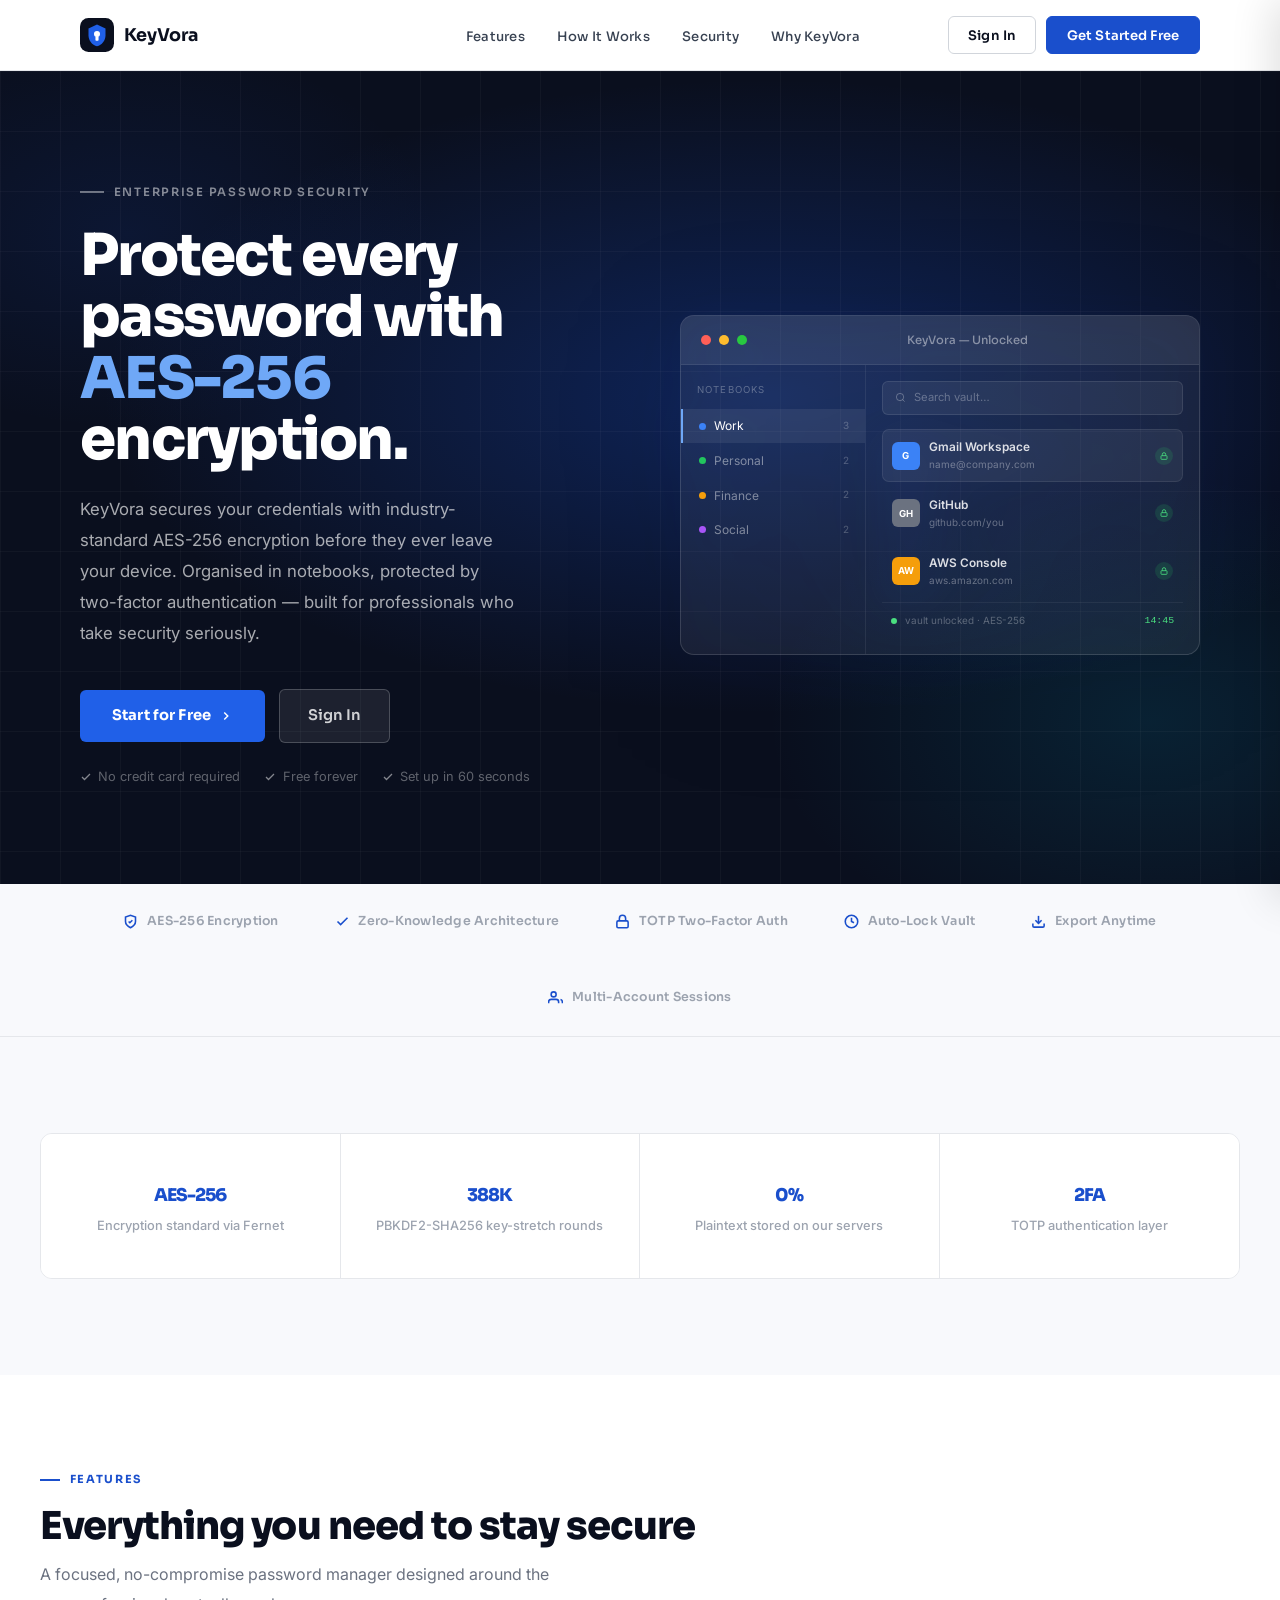
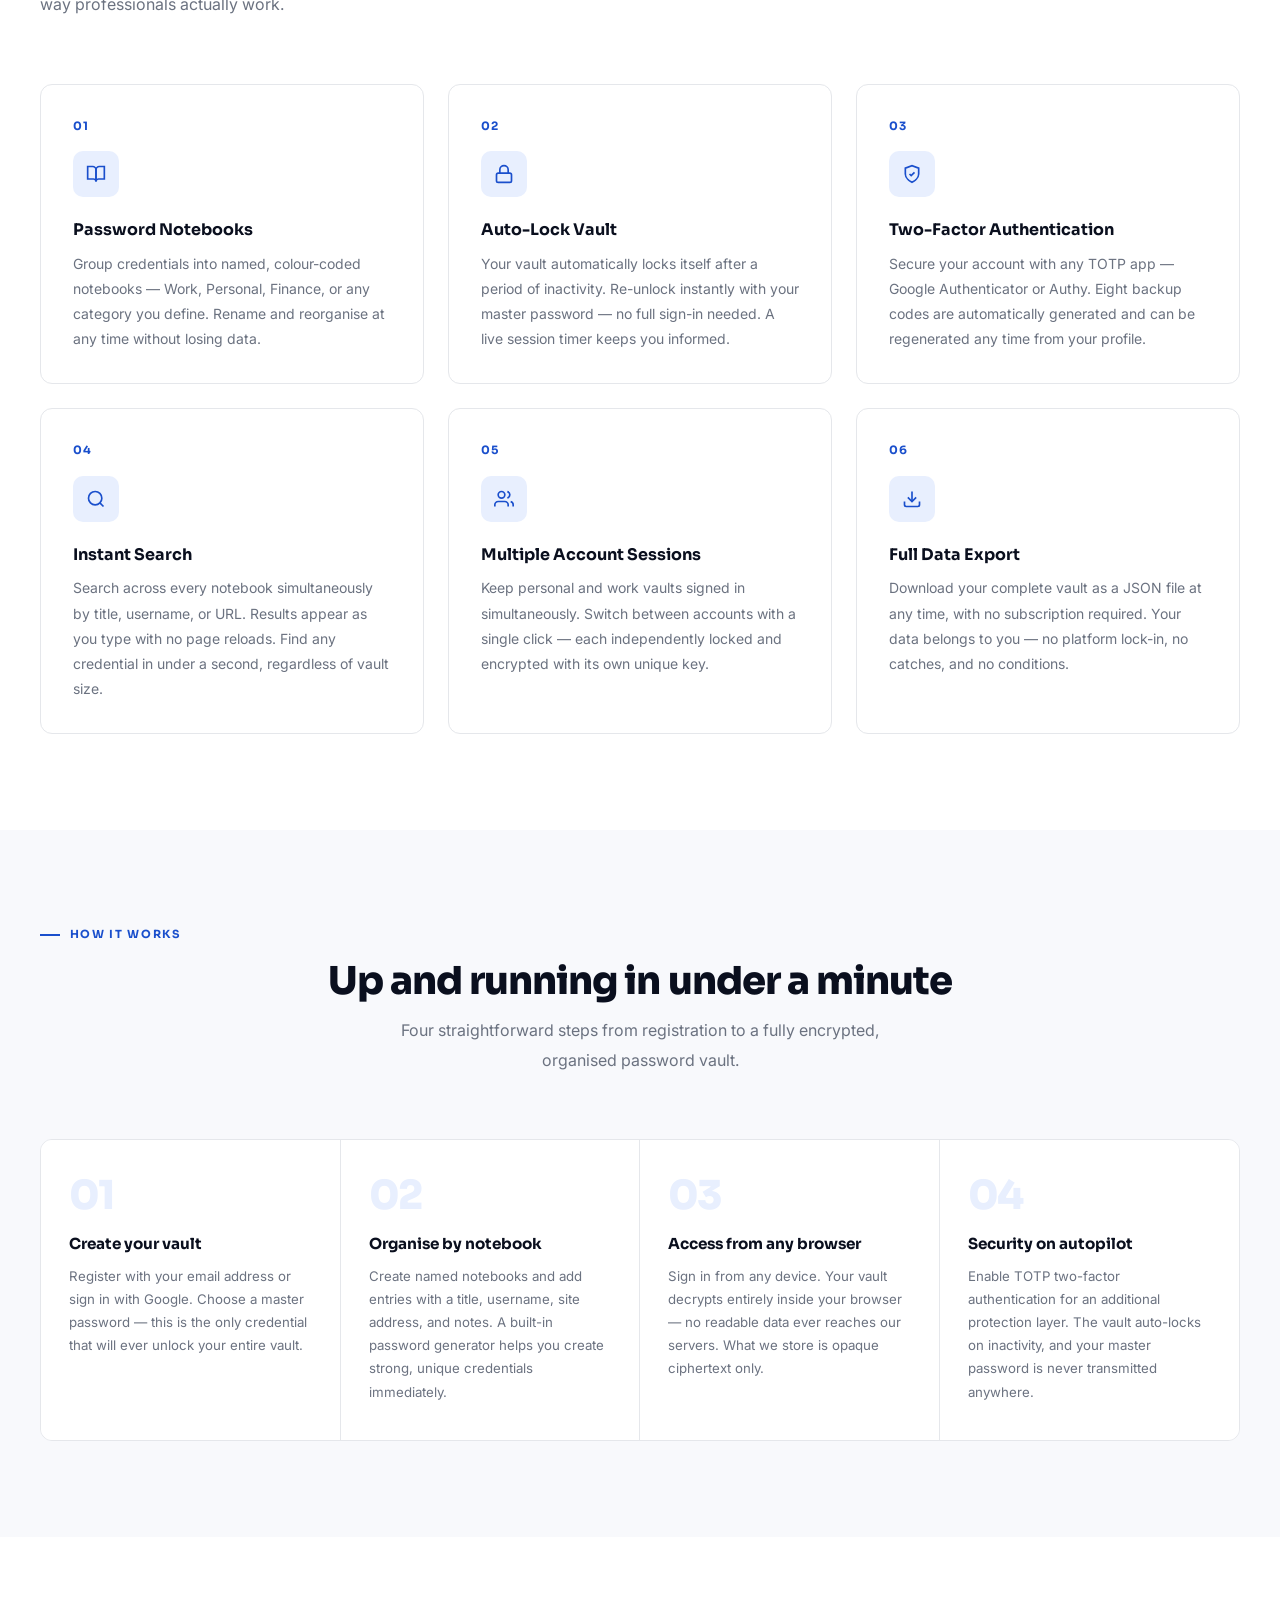
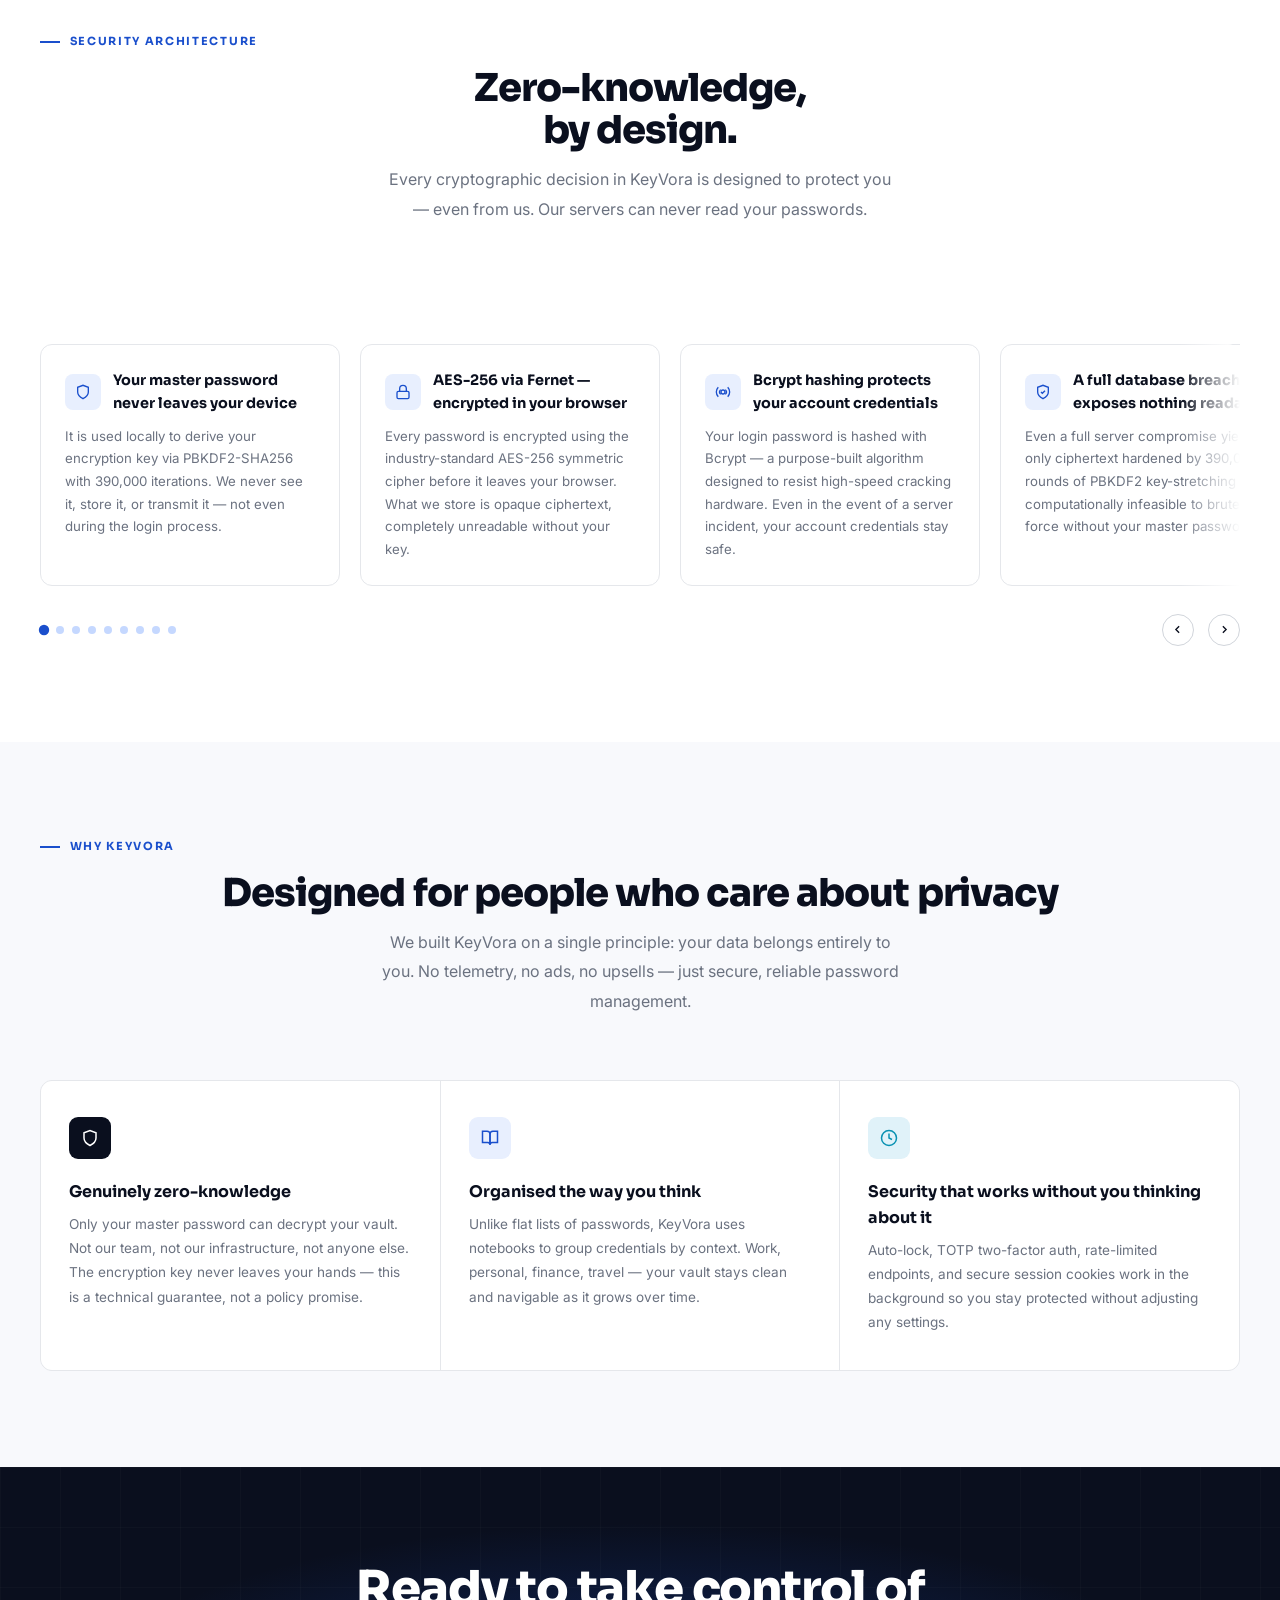
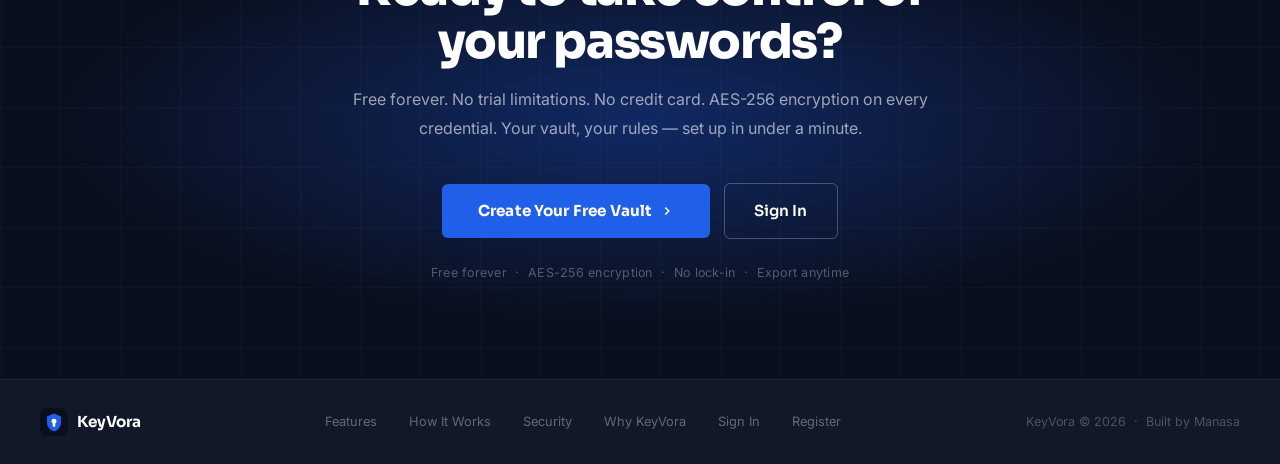
==== templates/index.html @ dde6f6fa "Updated KeyVora UI and features" ====
<!DOCTYPE html>
<html lang="en">
<head>
<meta charset="UTF-8"/>
<meta name="viewport" content="width=device-width, initial-scale=1.0"/>
<title>KeyVora — Enterprise Password Security</title>
<link href="https://fonts.googleapis.com/css2?family=Sora:wght@300;400;500;600;700;800&family=Inter:wght@300;400;500;600&display=swap" rel="stylesheet"/>
<style>
*,*::before,*::after{box-sizing:border-box;margin:0;padding:0}
html{scroll-behavior:smooth}

:root{
  --navy:#0a0f1e;
  --navy-2:#111827;
  --navy-3:#1a2236;
  --navy-4:#1e2d4a;
  --blue:#1a4fcc;
  --blue-2:#2060e8;
  --blue-light:#e8effe;
  --blue-mid:#c5d8ff;
  --teal:#0891b2;
  --teal-light:#e0f2f9;
  --white:#ffffff;
  --off-white:#f8f9fc;
  --text-dark:#0a0f1e;
  --text-med:#374151;
  --text-soft:#6b7280;
  --text-muted:#9ca3af;
  --border:#e5e7eb;
  --border-dark:#d1d5db;
  --font:'Sora',sans-serif;
  --font-body:'Inter',sans-serif;
  --max:1200px;
  --r:6px;
  --r-lg:12px;
}

body{background:var(--white);color:var(--text-dark);font-family:var(--font-body);font-size:16px;line-height:1.6;-webkit-font-smoothing:antialiased;overflow-x:hidden;}
a{text-decoration:none;color:inherit;}
ul{list-style:none;}

/* ══ NAV ══ */
nav{
  position:sticky;top:0;z-index:200;
  background:rgba(255,255,255,0.96);
  backdrop-filter:blur(12px);
  border-bottom:1px solid var(--border);
}
.nav-inner{
  max-width:var(--max);margin:0 auto;
  padding:0 2.5rem;height:70px;
  display:flex;align-items:center;gap:3rem;
}
.logo{display:flex;align-items:center;gap:0.6rem;flex-shrink:0;}
.logo-name{font-family:var(--font);font-size:1.1rem;font-weight:700;color:var(--navy);letter-spacing:-0.01em;}
.nav-links{display:flex;gap:0;margin-left:auto;}
.nav-links a{
  font-family:var(--font);font-size:0.82rem;font-weight:500;
  color:var(--text-med);padding:0.35rem 1rem;
  letter-spacing:0.02em;transition:color 0.15s;
}
.nav-links a:hover{color:var(--blue);}
.nav-cta{display:flex;align-items:center;gap:0.6rem;margin-left:1.5rem;}
.btn-nav-out{
  font-family:var(--font);font-size:0.82rem;font-weight:600;
  color:var(--navy);background:none;
  border:1.5px solid var(--border-dark);
  padding:0.45rem 1.2rem;border-radius:var(--r);
  cursor:pointer;transition:all 0.15s;display:inline-block;
  letter-spacing:0.01em;
}
.btn-nav-out:hover{border-color:var(--navy);}
.btn-nav-fill{
  font-family:var(--font);font-size:0.82rem;font-weight:600;
  color:white;background:var(--blue);
  border:1.5px solid var(--blue);
  padding:0.45rem 1.25rem;border-radius:var(--r);
  cursor:pointer;transition:background 0.15s;display:inline-block;
  letter-spacing:0.01em;
}
.btn-nav-fill:hover{background:var(--blue-2);}

.hamburger{
  display:none;
  flex-direction:column;justify-content:center;align-items:center;
  width:38px;height:38px;border-radius:6px;
  background:none;border:1.5px solid var(--border-dark);
  cursor:pointer;gap:5px;margin-left:auto;flex-shrink:0;
  transition:border-color 0.15s;
}
.hamburger:hover{border-color:var(--navy);}
.hamburger span{
  display:block;width:18px;height:1.5px;background:var(--navy);
  border-radius:2px;transition:transform 0.25s,opacity 0.25s;
}
.hamburger.open span:nth-child(1){transform:translateY(6.5px) rotate(45deg);}
.hamburger.open span:nth-child(2){opacity:0;}
.hamburger.open span:nth-child(3){transform:translateY(-6.5px) rotate(-45deg);}

/* ══ DRAWER ══ */
.drawer-overlay{
  display:none;position:fixed;inset:0;z-index:300;
  background:rgba(10,15,30,0.5);
  opacity:0;transition:opacity 0.3s;
}
.drawer-overlay.open{opacity:1;}
.drawer{
  position:fixed;top:0;right:0;bottom:0;z-index:301;
  width:280px;background:white;
  box-shadow:-8px 0 40px rgba(0,0,0,0.12);
  transform:translateX(100%);
  transition:transform 0.32s cubic-bezier(0.4,0,0.2,1);
  display:flex;flex-direction:column;
}
.drawer.open{transform:translateX(0);}
.drawer-header{
  display:flex;align-items:center;justify-content:space-between;
  padding:1.25rem 1.5rem;border-bottom:1px solid var(--border);
}
.drawer-close{
  width:32px;height:32px;border-radius:6px;
  background:none;border:1.5px solid var(--border-dark);
  cursor:pointer;display:flex;align-items:center;justify-content:center;
  transition:border-color 0.15s;
}
.drawer-close:hover{border-color:var(--navy);}
.drawer-close svg{width:14px;height:14px;color:var(--text-med);}
.drawer-links{
  flex:1;padding:1.5rem;display:flex;flex-direction:column;gap:0.25rem;
  overflow-y:auto;
}
.drawer-links a{
  font-family:var(--font);font-size:0.9rem;font-weight:500;
  color:var(--text-med);padding:0.7rem 0.75rem;
  border-radius:var(--r);transition:background 0.15s,color 0.15s;
  display:block;
}
.drawer-links a:hover{background:var(--blue-light);color:var(--blue);}
.drawer-divider{height:1px;background:var(--border);margin:0.5rem 0;}
.drawer-footer{padding:1.5rem;display:flex;flex-direction:column;gap:0.6rem;border-top:1px solid var(--border);}
.btn-drawer-out{
  font-family:var(--font);font-size:0.88rem;font-weight:600;
  color:var(--navy);background:none;
  border:1.5px solid var(--border-dark);
  padding:0.65rem 1.2rem;border-radius:var(--r);
  cursor:pointer;text-align:center;display:block;
  transition:border-color 0.15s;
}
.btn-drawer-out:hover{border-color:var(--navy);}
.btn-drawer-fill{
  font-family:var(--font);font-size:0.88rem;font-weight:600;
  color:white;background:var(--blue);
  border:1.5px solid var(--blue);
  padding:0.65rem 1.2rem;border-radius:var(--r);
  cursor:pointer;text-align:center;display:block;
  transition:background 0.15s;
}
.btn-drawer-fill:hover{background:var(--blue-2);}

/* ══ HERO ══ */
.hero{
  background:var(--navy);
  position:relative;overflow:hidden;
  min-height:88vh;display:flex;align-items:center;
}
.hero-mesh{
  position:absolute;inset:0;pointer-events:none;
  background:
    radial-gradient(ellipse 80% 60% at 60% 40%, rgba(26,79,204,0.35) 0%, transparent 65%),
    radial-gradient(ellipse 50% 50% at 90% 80%, rgba(8,145,178,0.15) 0%, transparent 60%),
    radial-gradient(ellipse 40% 40% at 10% 20%, rgba(26,79,204,0.12) 0%, transparent 60%);
}
.hero-lines{
  position:absolute;inset:0;pointer-events:none;
  background-image:
    linear-gradient(rgba(255,255,255,0.03) 1px, transparent 1px),
    linear-gradient(90deg, rgba(255,255,255,0.03) 1px, transparent 1px);
  background-size:60px 60px;
}
.hero-inner{
  max-width:var(--max);margin:0 auto;
  padding:7rem 2.5rem 6rem;
  display:grid;grid-template-columns:1fr 1fr;
  gap:5rem;align-items:center;
  position:relative;z-index:1;width:100%;
}
.hero-eyebrow{
  font-family:var(--font);
  font-size:0.72rem;font-weight:600;
  letter-spacing:0.15em;text-transform:uppercase;
  color:rgba(255,255,255,0.5);
  margin-bottom:1.5rem;
  display:flex;align-items:center;gap:0.6rem;
}
.hero-eyebrow::before{
  content:'';width:24px;height:1.5px;
  background:rgba(255,255,255,0.4);flex-shrink:0;
}
.hero-h1{
  font-family:var(--font);
  font-size:clamp(2.6rem,4.5vw,3.8rem);
  font-weight:800;line-height:1.06;
  letter-spacing:-0.03em;
  color:white;margin-bottom:1.5rem;
}
.hero-h1 span{color:#6fa8f7;}
.hero-desc{
  font-size:1.05rem;font-weight:400;
  color:rgba(255,255,255,0.65);
  line-height:1.85;max-width:440px;margin-bottom:2.5rem;
}
.hero-actions{display:flex;align-items:center;gap:0.85rem;flex-wrap:wrap;}
.btn-hero-main{
  font-family:var(--font);font-size:0.92rem;font-weight:700;
  color:white;background:var(--blue-2);
  border:none;padding:0.9rem 2rem;
  border-radius:var(--r);cursor:pointer;
  display:inline-flex;align-items:center;gap:0.5rem;
  transition:background 0.15s,transform 0.15s;
  letter-spacing:0.01em;
}
.btn-hero-main:hover{background:#1a56d6;transform:translateY(-1px);}
.btn-hero-main svg{width:14px;height:14px;}
.btn-hero-ghost{
  font-family:var(--font);font-size:0.92rem;font-weight:600;
  color:rgba(255,255,255,0.8);background:rgba(255,255,255,0.08);
  border:1.5px solid rgba(255,255,255,0.2);
  padding:0.9rem 1.75rem;border-radius:var(--r);
  cursor:pointer;display:inline-block;transition:all 0.15s;
}
.btn-hero-ghost:hover{background:rgba(255,255,255,0.12);border-color:rgba(255,255,255,0.35);}
.hero-caption{
  margin-top:1.5rem;
  font-size:0.8rem;color:rgba(255,255,255,0.35);
  display:flex;align-items:center;gap:1.5rem;flex-wrap:wrap;
}
.hero-caption span{display:flex;align-items:center;gap:0.4rem;}
.hero-caption svg{width:12px;height:12px;color:rgba(255,255,255,0.5);}

/* vault card */
.hero-visual{position:relative;}
.vault-float{
  position:relative;
  animation:vaultFloat 6s ease-in-out infinite;
  filter:drop-shadow(0 32px 64px rgba(0,0,0,0.55)) drop-shadow(0 8px 24px rgba(26,79,204,0.3));
}
@keyframes vaultFloat{
  0%,100%{transform:translateY(0) rotate(0deg);}
  30%{transform:translateY(-10px) rotate(0.4deg);}
  60%{transform:translateY(-6px) rotate(-0.3deg);}
}
.vault-preview{
  background:rgba(255,255,255,0.06);
  border:1px solid rgba(255,255,255,0.14);
  border-radius:14px;overflow:hidden;backdrop-filter:blur(20px);
}
.vp-header{
  background:rgba(255,255,255,0.07);
  padding:0.9rem 1.25rem;
  display:flex;align-items:center;gap:0.5rem;
  border-bottom:1px solid rgba(255,255,255,0.08);
}
.vp-dot{width:10px;height:10px;border-radius:50%;}
.vp-dot-r{background:#ff5f57;}.vp-dot-y{background:#febc2e;}.vp-dot-g{background:#28c840;}
.vp-title{font-family:var(--font);font-size:0.72rem;font-weight:500;color:rgba(255,255,255,0.45);margin:0 auto;}
.vp-body{display:grid;grid-template-columns:185px 1fr;}
.vp-sidebar{border-right:1px solid rgba(255,255,255,0.07);padding:1.1rem 0;}
.vp-nb-heading{font-size:0.6rem;letter-spacing:0.12em;text-transform:uppercase;color:rgba(255,255,255,0.3);padding:0 1rem 0.7rem;}
.vp-nb{
  display:flex;align-items:center;gap:0.5rem;
  padding:0.48rem 1rem;font-size:0.75rem;
  color:rgba(255,255,255,0.45);cursor:pointer;
  border-left:2px solid transparent;
  transition:background 0.2s,color 0.2s,border-color 0.2s;
}
.vp-nb.active{color:white;background:rgba(255,255,255,0.07);border-left-color:#6fa8f7;}
.vp-nb-dot{width:7px;height:7px;border-radius:50%;flex-shrink:0;}
.vp-nb-ct{margin-left:auto;font-size:0.62rem;color:rgba(255,255,255,0.25);}
.vp-main{padding:1rem;}
.vp-search{
  display:flex;align-items:center;gap:0.5rem;
  background:rgba(255,255,255,0.06);
  border:1px solid rgba(255,255,255,0.1);
  border-radius:6px;padding:0.45rem 0.75rem;margin-bottom:0.9rem;
}
.vp-search svg{width:11px;height:11px;color:rgba(255,255,255,0.3);}
.vp-search span{font-size:0.7rem;color:rgba(255,255,255,0.3);}
.vp-pane{display:none;}
.vp-pane.active{display:block;}
.vp-entry{
  display:flex;align-items:center;gap:0.6rem;
  padding:0.5rem 0.55rem;border-radius:7px;
  margin-bottom:0.3rem;cursor:pointer;
  border:1px solid transparent;
  transition:background 0.15s,transform 0.15s,border-color 0.15s;
}
.vp-entry:hover{background:rgba(255,255,255,0.06);border-color:rgba(255,255,255,0.08);transform:translateX(2px);}
.vp-entry.hl{background:rgba(255,255,255,0.06);border-color:rgba(255,255,255,0.08);}
.vp-av{width:28px;height:28px;border-radius:6px;flex-shrink:0;display:flex;align-items:center;justify-content:center;font-size:0.6rem;font-weight:700;color:white;}
.av-g{background:#3b82f6;}.av-gh{background:#6b7280;}.av-aw{background:#f59e0b;}
.av-tw{background:#1da1f2;}.av-sp{background:#1db954;}.av-nt{background:#e53935;}
.av-am{background:#ff9900;}.av-pp{background:#003087;}
.vp-ei{flex:1;min-width:0;}
.vp-en{font-size:0.74rem;font-weight:600;color:rgba(255,255,255,0.85);}
.vp-eu{font-size:0.62rem;color:rgba(255,255,255,0.35);overflow:hidden;text-overflow:ellipsis;white-space:nowrap;}
.vp-lk{width:18px;height:18px;border-radius:50%;background:rgba(34,197,94,0.15);display:flex;align-items:center;justify-content:center;flex-shrink:0;}
.vp-lk svg{width:8px;height:8px;color:#4ade80;}
.vp-foot{
  display:flex;align-items:center;gap:0.5rem;
  padding:0.6rem 0.55rem;
  border-top:1px solid rgba(255,255,255,0.06);margin-top:0.2rem;
}
.vp-pulse{width:6px;height:6px;border-radius:50%;background:#4ade80;animation:pulse 2.5s infinite;}
@keyframes pulse{0%,100%{opacity:1;}50%{opacity:0.4;}}
.vp-ft{font-size:0.62rem;color:rgba(255,255,255,0.3);}
.vp-timer{margin-left:auto;font-size:0.62rem;color:#4ade80;font-family:monospace;}

/* ══ TRUST STRIP ══ */
.trust-section{
  background:var(--off-white);border-bottom:1px solid var(--border);padding:1.75rem 2.5rem;
}
.trust-inner{max-width:var(--max);margin:0 auto;display:flex;align-items:center;justify-content:center;gap:3.5rem;flex-wrap:wrap;}
.trust-item{display:flex;align-items:center;gap:0.55rem;font-family:var(--font);font-size:0.78rem;font-weight:600;color:var(--text-muted);letter-spacing:0.02em;}
.trust-item svg{width:15px;height:15px;color:var(--blue);}

/* ══ SHARED SECTION ══ */
.section{padding:6rem 2.5rem;}
.section-light{background:var(--white);}
.section-off{background:var(--off-white);}
.wrap{max-width:var(--max);margin:0 auto;}
.eyebrow{
  font-family:var(--font);font-size:0.7rem;font-weight:700;
  letter-spacing:0.15em;text-transform:uppercase;
  color:var(--blue);margin-bottom:1rem;
  display:flex;align-items:center;gap:0.6rem;
}
.eyebrow::before{content:'';width:20px;height:2px;background:var(--blue);flex-shrink:0;}
.section-h2{
  font-family:var(--font);
  font-size:clamp(1.9rem,3vw,2.75rem);
  font-weight:800;line-height:1.1;
  letter-spacing:-0.025em;color:var(--text-dark);margin-bottom:0.85rem;
}
.section-sub{font-size:1rem;font-weight:400;color:var(--text-soft);line-height:1.85;max-width:520px;}
.section-header{margin-bottom:4rem;}
.section-header.center{text-align:center;}
.section-header.center .section-sub{margin:0 auto;}

/* ══ STATS ══ */
.stats-grid{
  display:grid;grid-template-columns:repeat(4,1fr);
  border:1px solid var(--border);border-radius:var(--r-lg);overflow:hidden;
}
.stat-cell{padding:2.5rem 2rem;text-align:center;border-right:1px solid var(--border);background:white;}
.stat-cell:last-child{border-right:none;}
.stat-val{
  font-family:var(--font);font-size:2rem;font-weight:800;
  color:var(--navy);letter-spacing:-0.03em;
  display:block;line-height:1;margin-bottom:0.4rem;
}
.stat-val span{font-size:1.1rem;color:var(--blue);}
.stat-lbl{font-size:0.8rem;color:var(--text-muted);font-weight:500;}

/* ══ FEATURES ══ */
.features-grid{display:grid;grid-template-columns:repeat(3,1fr);gap:1.5rem;}
.feat{
  background:white;border:1px solid var(--border);
  border-radius:var(--r-lg);padding:2rem;
  transition:border-color 0.25s,box-shadow 0.25s,transform 0.25s;cursor:default;
}
.feat:hover{border-color:#c5d8ff;box-shadow:0 12px 40px rgba(26,79,204,0.1);transform:translateY(-5px);}
.feat-num{font-family:var(--font);font-size:0.72rem;font-weight:700;letter-spacing:0.1em;color:var(--blue);margin-bottom:1rem;}
.feat-icon{
  width:46px;height:46px;border-radius:10px;background:var(--blue-light);
  display:flex;align-items:center;justify-content:center;margin-bottom:1.25rem;transition:background 0.25s;
}
.feat:hover .feat-icon{background:var(--blue-mid);}
.feat-icon svg{width:20px;height:20px;color:var(--blue);}
.feat-title{font-family:var(--font);font-size:1rem;font-weight:700;color:var(--navy);margin-bottom:0.5rem;}
.feat-desc{font-size:0.875rem;color:var(--text-soft);line-height:1.8;}

/* ══ HOW IT WORKS ══ */
.how-grid{
  display:grid;grid-template-columns:repeat(4,1fr);
  border:1px solid var(--border);border-radius:var(--r-lg);overflow:hidden;
}
.how-step{
  padding:2.25rem 1.75rem;border-right:1px solid var(--border);background:white;
  transition:background 0.2s,transform 0.2s,box-shadow 0.2s;cursor:default;
}
.how-step:last-child{border-right:none;}
.how-step:hover{background:var(--blue-light);transform:translateY(-3px);box-shadow:0 8px 24px rgba(26,79,204,0.09);}
.how-step-num{
  font-family:var(--font);font-size:2.5rem;font-weight:800;
  color:#e8effe;letter-spacing:-0.04em;
  display:block;line-height:1;margin-bottom:1rem;transition:color 0.2s;
}
.how-step:hover .how-step-num{color:#c5d8ff;}
.how-step-title{font-family:var(--font);font-size:0.95rem;font-weight:700;color:var(--navy);margin-bottom:0.5rem;}
.how-step-desc{font-size:0.83rem;color:var(--text-soft);line-height:1.75;}

/* ══ SECURITY — centered, full-width carousel ══ */
.security-layout{display:flex;flex-direction:column;gap:3.5rem;}

/* horizontal scroll carousel */
.promises-scroll-wrap{position:relative;}
.promises-scroll-wrap::after{
  content:'';
  position:absolute;right:0;top:0;bottom:0;width:60px;
  background:linear-gradient(to right, transparent, var(--white));
  pointer-events:none;border-radius:0 var(--r-lg) var(--r-lg) 0;
}
.promises{
  display:flex;flex-direction:row;gap:1.25rem;
  overflow-x:auto;scroll-snap-type:x mandatory;
  -webkit-overflow-scrolling:touch;
  padding-bottom:0.75rem;
  scrollbar-width:thin;scrollbar-color:var(--blue-mid) transparent;
}
.promises::-webkit-scrollbar{height:4px;}
.promises::-webkit-scrollbar-track{background:transparent;}
.promises::-webkit-scrollbar-thumb{background:var(--blue-mid);border-radius:4px;}
.promise-card{
  background:white;border:1px solid var(--border);
  border-radius:var(--r-lg);padding:1.5rem;
  min-width:300px;max-width:300px;
  flex-shrink:0;scroll-snap-align:start;
  transition:border-color 0.2s,transform 0.2s,box-shadow 0.2s;
}
.promise-card:hover{border-color:#c5d8ff;transform:translateY(-3px);box-shadow:0 8px 28px rgba(26,79,204,0.09);}
.pc-head{display:flex;align-items:center;gap:0.75rem;margin-bottom:0.6rem;}
.pc-icon{
  width:36px;height:36px;border-radius:8px;background:var(--blue-light);
  display:flex;align-items:center;justify-content:center;flex-shrink:0;transition:background 0.2s;
}
.promise-card:hover .pc-icon{background:var(--blue-mid);}
.pc-icon svg{width:16px;height:16px;color:var(--blue);}
.pc-title{font-family:var(--font);font-size:0.9rem;font-weight:700;color:var(--navy);}
.pc-desc{font-size:0.83rem;color:var(--text-soft);line-height:1.7;}

.promises-nav{display:flex;align-items:center;gap:0.5rem;margin-top:1rem;}
.promises-dot{
  width:8px;height:8px;border-radius:50%;background:var(--blue-mid);
  cursor:pointer;transition:background 0.2s,transform 0.2s;border:none;padding:0;
}
.promises-dot.active{background:var(--blue);transform:scale(1.3);}
.promises-arrow{
  width:32px;height:32px;border-radius:50%;
  background:white;border:1.5px solid var(--border-dark);
  display:flex;align-items:center;justify-content:center;
  cursor:pointer;transition:border-color 0.15s,background 0.15s;margin-left:auto;
}
.promises-arrow:last-child{margin-left:0.4rem;}
.promises-arrow:hover{border-color:var(--blue);background:var(--blue-light);}
.promises-arrow svg{width:13px;height:13px;color:var(--navy);}

/* ══ WHY SECTION ══ */
.why-grid{display:grid;grid-template-columns:repeat(3,1fr);gap:1px;background:var(--border);border:1px solid var(--border);border-radius:var(--r-lg);overflow:hidden;}
.why-card{background:white;padding:2.25rem 1.75rem;transition:background 0.2s,transform 0.2s;}
.why-card:hover{background:var(--blue-light);transform:translateY(-3px);z-index:1;position:relative;box-shadow:0 8px 28px rgba(26,79,204,0.09);}
.wc-icon{width:42px;height:42px;border-radius:9px;display:flex;align-items:center;justify-content:center;margin-bottom:1.25rem;transition:background 0.2s;}
.wci-navy{background:var(--navy);}
.wci-navy svg{color:white;}
.wci-blue{background:var(--blue-light);}
.wci-blue svg{color:var(--blue);}
.wci-teal{background:var(--teal-light);}
.wci-teal svg{color:var(--teal);}
.wc-icon svg{width:18px;height:18px;}
.why-card:hover .wci-blue{background:white;}
.why-title{font-family:var(--font);font-size:1rem;font-weight:700;color:var(--navy);margin-bottom:0.45rem;}
.why-desc{font-size:0.85rem;color:var(--text-soft);line-height:1.78;}

/* ══ CTA ══ */
.cta-section{background:var(--navy);padding:6rem 2.5rem;text-align:center;position:relative;overflow:hidden;}
.cta-bg-mesh{position:absolute;inset:0;pointer-events:none;background:radial-gradient(ellipse 70% 60% at 50% 50%, rgba(26,79,204,0.4) 0%, transparent 65%);}
.cta-bg-lines{
  position:absolute;inset:0;pointer-events:none;
  background-image:linear-gradient(rgba(255,255,255,0.02) 1px, transparent 1px),linear-gradient(90deg, rgba(255,255,255,0.02) 1px, transparent 1px);
  background-size:60px 60px;
}
.cta-inner{max-width:640px;margin:0 auto;position:relative;z-index:1;}
.cta-h{font-family:var(--font);font-size:clamp(2rem,4vw,3rem);font-weight:800;line-height:1.1;letter-spacing:-0.025em;color:white;margin-bottom:1rem;}
.cta-sub{font-size:1rem;color:rgba(255,255,255,0.6);line-height:1.8;margin-bottom:2.5rem;}
.cta-btns{display:flex;align-items:center;justify-content:center;gap:0.85rem;flex-wrap:wrap;}
.btn-cta-main{
  font-family:var(--font);font-size:0.95rem;font-weight:700;
  color:white;background:var(--blue-2);border:none;
  padding:0.95rem 2.25rem;border-radius:var(--r);
  cursor:pointer;display:inline-flex;align-items:center;gap:0.5rem;
  transition:background 0.15s,transform 0.15s;letter-spacing:0.01em;
}
.btn-cta-main:hover{background:#1a56d6;transform:translateY(-1px);}
.btn-cta-out{
  font-family:var(--font);font-size:0.95rem;font-weight:600;
  color:white;background:none;
  border:1.5px solid rgba(255,255,255,0.25);
  padding:0.95rem 1.85rem;border-radius:var(--r);
  cursor:pointer;display:inline-block;transition:border-color 0.15s;
}
.btn-cta-out:hover{border-color:rgba(255,255,255,0.5);}
.cta-note{margin-top:1.5rem;font-size:0.78rem;color:rgba(255,255,255,0.3);letter-spacing:0.02em;}

/* ══ FOOTER ══ */
footer{background:var(--navy-2);border-top:1px solid rgba(255,255,255,0.06);padding:1.75rem 2.5rem;}
.foot-wrap{max-width:var(--max);margin:0 auto;display:flex;align-items:center;justify-content:space-between;flex-wrap:wrap;gap:1rem;}
.foot-logo{display:flex;align-items:center;gap:0.55rem;}
.foot-logo-name{font-family:var(--font);font-size:0.95rem;font-weight:700;color:white;}
.foot-links{display:flex;gap:2rem;}
.foot-links a{font-size:0.8rem;color:rgba(255,255,255,0.35);transition:color 0.15s;}
.foot-links a:hover{color:rgba(255,255,255,0.7);}
.foot-copy{font-size:0.78rem;color:rgba(255,255,255,0.25);}

/* ══ REVEAL ══ */
.reveal{opacity:0;transform:translateY(18px);transition:opacity 0.65s ease,transform 0.65s ease;}
.reveal.in{opacity:1;transform:none;}
.d1{transition-delay:.08s}.d2{transition-delay:.16s}.d3{transition-delay:.24s}
.d4{transition-delay:.32s}.d5{transition-delay:.4s}.d6{transition-delay:.48s}

/* ══ RESPONSIVE ══ */
@media(max-width:1024px){
  .features-grid{grid-template-columns:repeat(2,1fr);}
  .stats-grid{grid-template-columns:repeat(2,1fr);}
  .promise-card{min-width:270px;max-width:270px;}
}
@media(max-width:860px){
  .hero-inner{grid-template-columns:1fr;gap:3rem;padding:5rem 1.75rem 4rem;}
  .how-grid{grid-template-columns:repeat(2,1fr);}
  .why-grid{grid-template-columns:1fr 1fr;}
  .nav-links,.nav-cta{display:none;}
  .hamburger{display:flex;}
  .nav-inner{padding:0 1.5rem;}
}
@media(max-width:640px){
  .features-grid{grid-template-columns:1fr;}
  .how-grid{grid-template-columns:1fr;}
  .why-grid{grid-template-columns:1fr;}
  .stats-grid{grid-template-columns:1fr 1fr;}
  .hero-h1{font-size:2.2rem;}
  .section{padding:4rem 1.5rem;}
  .vp-body{grid-template-columns:155px 1fr;}
}
@media(max-width:400px){
  .vp-body{grid-template-columns:1fr;}
  .vp-sidebar{display:none;}
}
</style>
</head>
<body>

<!-- ══ NAV ══ -->
<nav>
  <div class="nav-inner">
    <a href="/" class="logo">
      <svg width="34" height="34" viewBox="0 0 36 36" fill="none" xmlns="http://www.w3.org/2000/svg">
        <rect width="36" height="36" rx="9" fill="#0a0f1e"/>
        <path d="M18 7L9 11v7.5c0 5.25 3.8 10.15 9 11.5 5.2-1.35 9-6.25 9-11.5V11L18 7z" fill="#2060e8"/>
        <circle cx="18" cy="17" r="3.2" fill="white"/>
        <rect x="16.35" y="19.2" width="3.3" height="4.8" rx="0.8" fill="white"/>
      </svg>
      <span class="logo-name">KeyVora</span>
    </a>
    <ul class="nav-links">
      <li><a href="#features">Features</a></li>
      <li><a href="#how-it-works">How It Works</a></li>
      <li><a href="#security">Security</a></li>
      <li><a href="#why">Why KeyVora</a></li>
    </ul>
    <div class="nav-cta">
      <a href="/login" class="btn-nav-out">Sign In</a>
      <a href="/register" class="btn-nav-fill">Get Started Free</a>
    </div>
    <button class="hamburger" id="hamburger" aria-label="Open menu">
      <span></span><span></span><span></span>
    </button>
  </div>
</nav>

<!-- ══ DRAWER ══ -->
<div class="drawer-overlay" id="drawerOverlay"></div>
<div class="drawer" id="drawer" role="dialog" aria-label="Navigation menu">
  <div class="drawer-header">
    <a href="/" class="logo">
      <svg width="28" height="28" viewBox="0 0 36 36" fill="none" xmlns="http://www.w3.org/2000/svg">
        <rect width="36" height="36" rx="9" fill="#0a0f1e"/>
        <path d="M18 7L9 11v7.5c0 5.25 3.8 10.15 9 11.5 5.2-1.35 9-6.25 9-11.5V11L18 7z" fill="#2060e8"/>
        <circle cx="18" cy="17" r="3.2" fill="white"/>
        <rect x="16.35" y="19.2" width="3.3" height="4.8" rx="0.8" fill="white"/>
      </svg>
      <span class="logo-name" style="font-size:0.95rem;">KeyVora</span>
    </a>
    <button class="drawer-close" id="drawerClose" aria-label="Close menu">
      <svg viewBox="0 0 24 24" fill="none" stroke="currentColor" stroke-width="2.5"><line x1="18" y1="6" x2="6" y2="18"/><line x1="6" y1="6" x2="18" y2="18"/></svg>
    </button>
  </div>
  <div class="drawer-links">
    <a href="#features">Features</a>
    <a href="#how-it-works">How It Works</a>
    <a href="#security">Security</a>
    <a href="#why">Why KeyVora</a>
    <div class="drawer-divider"></div>
  </div>
  <div class="drawer-footer">
    <a href="/login" class="btn-drawer-out">Sign In</a>
    <a href="/register" class="btn-drawer-fill">Get Started Free</a>
  </div>
</div>

<!-- ══ HERO ══ -->
<section class="hero">
  <div class="hero-mesh"></div>
  <div class="hero-lines"></div>
  <div class="hero-inner">
    <div>
      <div class="hero-eyebrow">Enterprise Password Security</div>
      <h1 class="hero-h1">
        Protect every<br>password with<br>
        <span>AES-256</span><br>encryption.
      </h1>
      <p class="hero-desc">
        KeyVora secures your credentials with industry-standard AES-256 encryption before they ever leave your device. Organised in notebooks, protected by two-factor authentication — built for professionals who take security seriously.
      </p>
      <div class="hero-actions">
        <a href="/register" class="btn-hero-main">
          Start for Free
          <svg viewBox="0 0 24 24" fill="none" stroke="currentColor" stroke-width="2.5"><polyline points="9 18 15 12 9 6"/></svg>
        </a>
        <a href="/login" class="btn-hero-ghost">Sign In</a>
      </div>
      <div class="hero-caption">
        <span>
          <svg viewBox="0 0 24 24" fill="none" stroke="currentColor" stroke-width="2.5"><polyline points="20 6 9 17 4 12"/></svg>
          No credit card required
        </span>
        <span>
          <svg viewBox="0 0 24 24" fill="none" stroke="currentColor" stroke-width="2.5"><polyline points="20 6 9 17 4 12"/></svg>
          Free forever
        </span>
        <span>
          <svg viewBox="0 0 24 24" fill="none" stroke="currentColor" stroke-width="2.5"><polyline points="20 6 9 17 4 12"/></svg>
          Set up in 60 seconds
        </span>
      </div>
    </div>

    <!-- Floating vault card -->
    <div class="hero-visual">
      <div class="vault-float">
        <div class="vault-preview">
          <div class="vp-header">
            <div class="vp-dot vp-dot-r"></div>
            <div class="vp-dot vp-dot-y"></div>
            <div class="vp-dot vp-dot-g"></div>
            <span class="vp-title">KeyVora — Unlocked</span>
          </div>
          <div class="vp-body">
            <div class="vp-sidebar">
              <div class="vp-nb-heading">Notebooks</div>
              <div class="vp-nb active" data-nb="work">
                <span class="vp-nb-dot" style="background:#3b82f6;"></span>Work
                <span class="vp-nb-ct">3</span>
              </div>
              <div class="vp-nb" data-nb="personal">
                <span class="vp-nb-dot" style="background:#22c55e;"></span>Personal
                <span class="vp-nb-ct">2</span>
              </div>
              <div class="vp-nb" data-nb="finance">
                <span class="vp-nb-dot" style="background:#f59e0b;"></span>Finance
                <span class="vp-nb-ct">2</span>
              </div>
              <div class="vp-nb" data-nb="social">
                <span class="vp-nb-dot" style="background:#a855f7;"></span>Social
                <span class="vp-nb-ct">2</span>
              </div>
            </div>
            <div class="vp-main">
              <div class="vp-search">
                <svg viewBox="0 0 24 24" fill="none" stroke="currentColor" stroke-width="2"><circle cx="11" cy="11" r="8"/><line x1="21" y1="21" x2="16.65" y2="16.65"/></svg>
                <span>Search vault…</span>
              </div>
              <!-- Work pane -->
              <div class="vp-pane active" id="pane-work">
                <div class="vp-entry hl">
                  <div class="vp-av av-g">G</div>
                  <div class="vp-ei"><div class="vp-en">Gmail Workspace</div><div class="vp-eu">name@company.com</div></div>
                  <div class="vp-lk"><svg viewBox="0 0 24 24" fill="none" stroke="currentColor" stroke-width="2.5"><rect x="3" y="11" width="18" height="11" rx="2"/><path d="M7 11V7a5 5 0 0 1 10 0v4"/></svg></div>
                </div>
                <div class="vp-entry">
                  <div class="vp-av av-gh">GH</div>
                  <div class="vp-ei"><div class="vp-en">GitHub</div><div class="vp-eu">github.com/you</div></div>
                  <div class="vp-lk"><svg viewBox="0 0 24 24" fill="none" stroke="currentColor" stroke-width="2.5"><rect x="3" y="11" width="18" height="11" rx="2"/><path d="M7 11V7a5 5 0 0 1 10 0v4"/></svg></div>
                </div>
                <div class="vp-entry">
                  <div class="vp-av av-aw">AW</div>
                  <div class="vp-ei"><div class="vp-en">AWS Console</div><div class="vp-eu">aws.amazon.com</div></div>
                  <div class="vp-lk"><svg viewBox="0 0 24 24" fill="none" stroke="currentColor" stroke-width="2.5"><rect x="3" y="11" width="18" height="11" rx="2"/><path d="M7 11V7a5 5 0 0 1 10 0v4"/></svg></div>
                </div>
              </div>
              <!-- Personal pane -->
              <div class="vp-pane" id="pane-personal">
                <div class="vp-entry hl">
                  <div class="vp-av av-tw">TW</div>
                  <div class="vp-ei"><div class="vp-en">Twitter / X</div><div class="vp-eu">x.com/you</div></div>
                  <div class="vp-lk"><svg viewBox="0 0 24 24" fill="none" stroke="currentColor" stroke-width="2.5"><rect x="3" y="11" width="18" height="11" rx="2"/><path d="M7 11V7a5 5 0 0 1 10 0v4"/></svg></div>
                </div>
                <div class="vp-entry">
                  <div class="vp-av av-sp">SP</div>
                  <div class="vp-ei"><div class="vp-en">Spotify</div><div class="vp-eu">spotify.com</div></div>
                  <div class="vp-lk"><svg viewBox="0 0 24 24" fill="none" stroke="currentColor" stroke-width="2.5"><rect x="3" y="11" width="18" height="11" rx="2"/><path d="M7 11V7a5 5 0 0 1 10 0v4"/></svg></div>
                </div>
              </div>
              <!-- Finance pane -->
              <div class="vp-pane" id="pane-finance">
                <div class="vp-entry hl">
                  <div class="vp-av av-am">AM</div>
                  <div class="vp-ei"><div class="vp-en">Amazon</div><div class="vp-eu">amazon.in</div></div>
                  <div class="vp-lk"><svg viewBox="0 0 24 24" fill="none" stroke="currentColor" stroke-width="2.5"><rect x="3" y="11" width="18" height="11" rx="2"/><path d="M7 11V7a5 5 0 0 1 10 0v4"/></svg></div>
                </div>
                <div class="vp-entry">
                  <div class="vp-av av-pp">PP</div>
                  <div class="vp-ei"><div class="vp-en">PayPal</div><div class="vp-eu">paypal.com</div></div>
                  <div class="vp-lk"><svg viewBox="0 0 24 24" fill="none" stroke="currentColor" stroke-width="2.5"><rect x="3" y="11" width="18" height="11" rx="2"/><path d="M7 11V7a5 5 0 0 1 10 0v4"/></svg></div>
                </div>
              </div>
              <!-- Social pane -->
              <div class="vp-pane" id="pane-social">
                <div class="vp-entry hl">
                  <div class="vp-av av-nt">NT</div>
                  <div class="vp-ei"><div class="vp-en">Netflix</div><div class="vp-eu">netflix.com</div></div>
                  <div class="vp-lk"><svg viewBox="0 0 24 24" fill="none" stroke="currentColor" stroke-width="2.5"><rect x="3" y="11" width="18" height="11" rx="2"/><path d="M7 11V7a5 5 0 0 1 10 0v4"/></svg></div>
                </div>
                <div class="vp-entry">
                  <div class="vp-av av-tw">LI</div>
                  <div class="vp-ei"><div class="vp-en">LinkedIn</div><div class="vp-eu">linkedin.com/in/you</div></div>
                  <div class="vp-lk"><svg viewBox="0 0 24 24" fill="none" stroke="currentColor" stroke-width="2.5"><rect x="3" y="11" width="18" height="11" rx="2"/><path d="M7 11V7a5 5 0 0 1 10 0v4"/></svg></div>
                </div>
              </div>
              <div class="vp-foot">
                <div class="vp-pulse"></div>
                <span class="vp-ft">vault unlocked · AES-256</span>
                <span class="vp-timer" id="vaultTimer">14:47</span>
              </div>
            </div>
          </div>
        </div>
      </div>
    </div>
  </div>
</section>

<!-- ══ TRUST STRIP ══ -->
<div class="trust-section">
  <div class="trust-inner">
    <div class="trust-item">
      <svg viewBox="0 0 24 24" fill="none" stroke="currentColor" stroke-width="2.5"><path d="M12 22s8-4 8-10V5l-8-3-8 3v7c0 6 8 10 8 10z"/><polyline points="9 12 11 14 15 10"/></svg>
      AES-256 Encryption
    </div>
    <div class="trust-item">
      <svg viewBox="0 0 24 24" fill="none" stroke="currentColor" stroke-width="2.5"><polyline points="20 6 9 17 4 12"/></svg>
      Zero-Knowledge Architecture
    </div>
    <div class="trust-item">
      <svg viewBox="0 0 24 24" fill="none" stroke="currentColor" stroke-width="2.5"><rect x="3" y="11" width="18" height="11" rx="2"/><path d="M7 11V7a5 5 0 0 1 10 0v4"/></svg>
      TOTP Two-Factor Auth
    </div>
    <div class="trust-item">
      <svg viewBox="0 0 24 24" fill="none" stroke="currentColor" stroke-width="2.5"><circle cx="12" cy="12" r="10"/><path d="M12 6v6l4 2"/></svg>
      Auto-Lock Vault
    </div>
    <div class="trust-item">
      <svg viewBox="0 0 24 24" fill="none" stroke="currentColor" stroke-width="2.5"><path d="M21 15v4a2 2 0 0 1-2 2H5a2 2 0 0 1-2-2v-4"/><polyline points="7 10 12 15 17 10"/><line x1="12" y1="15" x2="12" y2="3"/></svg>
      Export Anytime
    </div>
    <div class="trust-item">
      <svg viewBox="0 0 24 24" fill="none" stroke="currentColor" stroke-width="2.5"><path d="M17 21v-2a4 4 0 0 0-4-4H5a4 4 0 0 0-4 4v2"/><circle cx="9" cy="7" r="4"/><path d="M23 21v-2a4 4 0 0 0-3-3.87"/></svg>
      Multi-Account Sessions
    </div>
  </div>
</div>

<!-- ══ STATS ══ -->
<section class="section section-off">
  <div class="wrap">
    <div class="stats-grid reveal">
      <div class="stat-cell">
        <span class="stat-val" data-target="256" data-prefix="AES-" data-suffix=""><span class="stat-count">AES-256</span></span>
        <span class="stat-lbl">Encryption standard via Fernet</span>
      </div>
      <div class="stat-cell" data-target="390">
        <span class="stat-val"><span class="stat-count">0</span><span>K</span></span>
        <span class="stat-lbl">PBKDF2-SHA256 key-stretch rounds</span>
      </div>
      <div class="stat-cell">
        <span class="stat-val" data-target="0" data-suffix="%"><span class="stat-count">0</span><span>%</span></span>
        <span class="stat-lbl">Plaintext stored on our servers</span>
      </div>
      <div class="stat-cell" data-target="2">
        <span class="stat-val" data-target="2" data-suffix="FA"><span class="stat-count">0</span><span>FA</span></span>
        <span class="stat-lbl">TOTP authentication layer</span>
      </div>
    </div>
  </div>
</section>

<!-- ══ FEATURES ══ -->
<section class="section section-light" id="features">
  <div class="wrap">
    <div class="section-header reveal">
      <div class="eyebrow">Features</div>
      <h2 class="section-h2">Everything you need to stay secure</h2>
      <p class="section-sub">A focused, no-compromise password manager designed around the way professionals actually work.</p>
    </div>
    <div class="features-grid">
      <div class="feat reveal d1">
        <div class="feat-num">01</div>
        <div class="feat-icon"><svg viewBox="0 0 24 24" fill="none" stroke="currentColor" stroke-width="2"><path d="M2 3h6a4 4 0 0 1 4 4v14a3 3 0 0 0-3-3H2z"/><path d="M22 3h-6a4 4 0 0 0-4 4v14a3 3 0 0 1 3-3h7z"/></svg></div>
        <div class="feat-title">Password Notebooks</div>
        <div class="feat-desc">Group credentials into named, colour-coded notebooks — Work, Personal, Finance, or any category you define. Rename and reorganise at any time without losing data.</div>
      </div>
      <div class="feat reveal d2">
        <div class="feat-num">02</div>
        <div class="feat-icon"><svg viewBox="0 0 24 24" fill="none" stroke="currentColor" stroke-width="2"><rect x="3" y="11" width="18" height="11" rx="2"/><path d="M7 11V7a5 5 0 0 1 10 0v4"/></svg></div>
        <div class="feat-title">Auto-Lock Vault</div>
        <div class="feat-desc">Your vault automatically locks itself after a period of inactivity. Re-unlock instantly with your master password — no full sign-in needed. A live session timer keeps you informed.</div>
      </div>
      <div class="feat reveal d3">
        <div class="feat-num">03</div>
        <div class="feat-icon"><svg viewBox="0 0 24 24" fill="none" stroke="currentColor" stroke-width="2"><path d="M12 22s8-4 8-10V5l-8-3-8 3v7c0 6 8 10 8 10z"/><polyline points="9 12 11 14 15 10"/></svg></div>
        <div class="feat-title">Two-Factor Authentication</div>
        <div class="feat-desc">Secure your account with any TOTP app — Google Authenticator or Authy. Eight backup codes are automatically generated and can be regenerated any time from your profile.</div>
      </div>
      <div class="feat reveal d4">
        <div class="feat-num">04</div>
        <div class="feat-icon"><svg viewBox="0 0 24 24" fill="none" stroke="currentColor" stroke-width="2"><circle cx="11" cy="11" r="8"/><line x1="21" y1="21" x2="16.65" y2="16.65"/></svg></div>
        <div class="feat-title">Instant Search</div>
        <div class="feat-desc">Search across every notebook simultaneously by title, username, or URL. Results appear as you type with no page reloads. Find any credential in under a second, regardless of vault size.</div>
      </div>
      <div class="feat reveal d5">
        <div class="feat-num">05</div>
        <div class="feat-icon"><svg viewBox="0 0 24 24" fill="none" stroke="currentColor" stroke-width="2"><path d="M17 21v-2a4 4 0 0 0-4-4H5a4 4 0 0 0-4 4v2"/><circle cx="9" cy="7" r="4"/><path d="M23 21v-2a4 4 0 0 0-3-3.87"/><path d="M16 3.13a4 4 0 0 1 0 7.75"/></svg></div>
        <div class="feat-title">Multiple Account Sessions</div>
        <div class="feat-desc">Keep personal and work vaults signed in simultaneously. Switch between accounts with a single click — each independently locked and encrypted with its own unique key.</div>
      </div>
      <div class="feat reveal d6">
        <div class="feat-num">06</div>
        <div class="feat-icon"><svg viewBox="0 0 24 24" fill="none" stroke="currentColor" stroke-width="2"><path d="M21 15v4a2 2 0 0 1-2 2H5a2 2 0 0 1-2-2v-4"/><polyline points="7 10 12 15 17 10"/><line x1="12" y1="15" x2="12" y2="3"/></svg></div>
        <div class="feat-title">Full Data Export</div>
        <div class="feat-desc">Download your complete vault as a JSON file at any time, with no subscription required. Your data belongs to you — no platform lock-in, no catches, and no conditions.</div>
      </div>
    </div>
  </div>
</section>

<!-- ══ HOW IT WORKS ══ -->
<section class="section section-off" id="how-it-works">
  <div class="wrap">
    <div class="section-header center reveal">
      <div class="eyebrow">How It Works</div>
      <h2 class="section-h2">Up and running in under a minute</h2>
      <p class="section-sub">Four straightforward steps from registration to a fully encrypted, organised password vault.</p>
    </div>
    <div class="how-grid reveal d1">
      <div class="how-step">
        <span class="how-step-num">01</span>
        <div class="how-step-title">Create your vault</div>
        <div class="how-step-desc">Register with your email address or sign in with Google. Choose a master password — this is the only credential that will ever unlock your entire vault.</div>
      </div>
      <div class="how-step">
        <span class="how-step-num">02</span>
        <div class="how-step-title">Organise by notebook</div>
        <div class="how-step-desc">Create named notebooks and add entries with a title, username, site address, and notes. A built-in password generator helps you create strong, unique credentials immediately.</div>
      </div>
      <div class="how-step">
        <span class="how-step-num">03</span>
        <div class="how-step-title">Access from any browser</div>
        <div class="how-step-desc">Sign in from any device. Your vault decrypts entirely inside your browser — no readable data ever reaches our servers. What we store is opaque ciphertext only.</div>
      </div>
      <div class="how-step">
        <span class="how-step-num">04</span>
        <div class="how-step-title">Security on autopilot</div>
        <div class="how-step-desc">Enable TOTP two-factor authentication for an additional protection layer. The vault auto-locks on inactivity, and your master password is never transmitted anywhere.</div>
      </div>
    </div>
  </div>
</section>

<!-- ══ SECURITY ══ -->
<section class="section section-light" id="security">
  <div class="wrap">
    <div class="security-layout">

      <!-- Centered header — no checklist -->
      <div class="section-header center reveal">
        <div class="eyebrow">Security Architecture</div>
        <h2 class="section-h2">Zero-knowledge,<br>by design.</h2>
        <p class="section-sub">Every cryptographic decision in KeyVora is designed to protect you — even from us. Our servers can never read your passwords.</p>
      </div>

      <!-- Full-width scrollable cards — all 9 security promises, no repeats -->
      <div class="reveal d2">
        <div class="promises-scroll-wrap">
          <div class="promises" id="promisesTrack">

            <!-- 1: Master password never leaves device -->
            <div class="promise-card">
              <div class="pc-head">
                <div class="pc-icon"><svg viewBox="0 0 24 24" fill="none" stroke="currentColor" stroke-width="2"><path d="M12 22s8-4 8-10V5l-8-3-8 3v7c0 6 8 10 8 10z"/></svg></div>
                <div class="pc-title">Your master password never leaves your device</div>
              </div>
              <div class="pc-desc">It is used locally to derive your encryption key via PBKDF2-SHA256 with 390,000 iterations. We never see it, store it, or transmit it — not even during the login process.</div>
            </div>

            <!-- 2: AES-256 via Fernet, client-side -->
            <div class="promise-card">
              <div class="pc-head">
                <div class="pc-icon"><svg viewBox="0 0 24 24" fill="none" stroke="currentColor" stroke-width="2"><rect x="3" y="11" width="18" height="11" rx="2"/><path d="M7 11V7a5 5 0 0 1 10 0v4"/></svg></div>
                <div class="pc-title">AES-256 via Fernet — encrypted in your browser</div>
              </div>
              <div class="pc-desc">Every password is encrypted using the industry-standard AES-256 symmetric cipher before it leaves your browser. What we store is opaque ciphertext, completely unreadable without your key.</div>
            </div>

            <!-- 3: Bcrypt for login credentials (from checklist) -->
            <div class="promise-card">
              <div class="pc-head">
                <div class="pc-icon"><svg viewBox="0 0 24 24" fill="none" stroke="currentColor" stroke-width="2"><circle cx="12" cy="12" r="3"/><path d="M19.07 4.93a10 10 0 0 1 0 14.14M4.93 4.93a10 10 0 0 0 0 14.14M15.54 8.46a5 5 0 0 1 0 7.07M8.46 8.46a5 5 0 0 0 0 7.07"/></svg></div>
                <div class="pc-title">Bcrypt hashing protects your account credentials</div>
              </div>
              <div class="pc-desc">Your login password is hashed with Bcrypt — a purpose-built algorithm designed to resist high-speed cracking hardware. Even in the event of a server incident, your account credentials stay safe.</div>
            </div>

            <!-- 4: Database breach exposes nothing -->
            <div class="promise-card">
              <div class="pc-head">
                <div class="pc-icon"><svg viewBox="0 0 24 24" fill="none" stroke="currentColor" stroke-width="2"><path d="M12 22s8-4 8-10V5l-8-3-8 3v7c0 6 8 10 8 10z"/><polyline points="9 12 11 14 15 10"/></svg></div>
                <div class="pc-title">A full database breach exposes nothing readable</div>
              </div>
              <div class="pc-desc">Even a full server compromise yields only ciphertext hardened by 390,000 rounds of PBKDF2 key-stretching — computationally infeasible to brute-force without your master password.</div>
            </div>

            <!-- 5: Rate limiting (from checklist) -->
            <div class="promise-card">
              <div class="pc-head">
                <div class="pc-icon"><svg viewBox="0 0 24 24" fill="none" stroke="currentColor" stroke-width="2"><polyline points="22 12 18 12 15 21 9 3 6 12 2 12"/></svg></div>
                <div class="pc-title">Rate-limited auth endpoints block brute-force attacks</div>
              </div>
              <div class="pc-desc">Login is capped at 20 requests per minute; registration at 10 per hour; password reset at 5 per hour; vault unlock at 10 per minute. Exceeding any limit returns a clear retry message.</div>
            </div>

            <!-- 6: OTP-based password reset (from checklist) -->
            <div class="promise-card">
              <div class="pc-head">
                <div class="pc-icon"><svg viewBox="0 0 24 24" fill="none" stroke="currentColor" stroke-width="2"><path d="M4 4h16c1.1 0 2 .9 2 2v12c0 1.1-.9 2-2 2H4c-1.1 0-2-.9-2-2V6c0-1.1.9-2 2-2z"/><polyline points="22,6 12,13 2,6"/></svg></div>
                <div class="pc-title">OTP-based password reset with vault key re-wrap</div>
              </div>
              <div class="pc-desc">A one-time 6-digit code is sent to your email. Server-side escrow safely re-wraps your vault key under the new master password — your existing passwords are never lost.</div>
            </div>

            <!-- 7: Auto-locking vault -->
            <div class="promise-card">
              <div class="pc-head">
                <div class="pc-icon"><svg viewBox="0 0 24 24" fill="none" stroke="currentColor" stroke-width="2"><path d="M12 22s8-4 8-10V5l-8-3-8 3v7c0 6 8 10 8 10z"/><line x1="12" y1="11" x2="12" y2="15"/><circle cx="12" cy="8" r="0.5" fill="currentColor"/></svg></div>
                <div class="pc-title">Auto-locking vault with a live countdown timer</div>
              </div>
              <div class="pc-desc">Your vault key is held only in the server session and wiped automatically after 15 minutes of inactivity. The live timer on your dashboard shows exactly how long remains before auto-lock.</div>
            </div>

            <!-- 8: Multi-account sessions -->
            <div class="promise-card">
              <div class="pc-head">
                <div class="pc-icon"><svg viewBox="0 0 24 24" fill="none" stroke="currentColor" stroke-width="2"><path d="M17 21v-2a4 4 0 0 0-4-4H5a4 4 0 0 0-4 4v2"/><circle cx="9" cy="7" r="4"/><path d="M23 21v-2a4 4 0 0 0-3-3.87"/><path d="M16 3.13a4 4 0 0 1 0 7.75"/></svg></div>
                <div class="pc-title">Multi-account sessions — each vault independently locked</div>
              </div>
              <div class="pc-desc">Sign in to multiple KeyVora accounts at once. Every account carries its own vault key and lock deadline — switching accounts never mixes or exposes another vault's key.</div>
            </div>

            <!-- 9: TOTP 2FA with backup codes -->
            <div class="promise-card">
              <div class="pc-head">
                <div class="pc-icon"><svg viewBox="0 0 24 24" fill="none" stroke="currentColor" stroke-width="2"><circle cx="12" cy="12" r="10"/><polyline points="12 6 12 12 16 14"/></svg></div>
                <div class="pc-title">TOTP two-factor auth with 8 one-time backup codes</div>
              </div>
              <div class="pc-desc">Enable TOTP 2FA with any authenticator app. Eight single-use backup codes are generated and hashed with Bcrypt — a used code is permanently deleted, preventing replay attacks.</div>
            </div>

          </div>
        </div>
        <!-- Nav dots + arrows -->
        <div class="promises-nav">
          <button class="promises-dot active" data-idx="0" aria-label="Card 1"></button>
          <button class="promises-dot" data-idx="1" aria-label="Card 2"></button>
          <button class="promises-dot" data-idx="2" aria-label="Card 3"></button>
          <button class="promises-dot" data-idx="3" aria-label="Card 4"></button>
          <button class="promises-dot" data-idx="4" aria-label="Card 5"></button>
          <button class="promises-dot" data-idx="5" aria-label="Card 6"></button>
          <button class="promises-dot" data-idx="6" aria-label="Card 7"></button>
          <button class="promises-dot" data-idx="7" aria-label="Card 8"></button>
          <button class="promises-dot" data-idx="8" aria-label="Card 9"></button>
          <button class="promises-arrow" id="promisesPrev" aria-label="Previous">
            <svg viewBox="0 0 24 24" fill="none" stroke="currentColor" stroke-width="2.5"><polyline points="15 18 9 12 15 6"/></svg>
          </button>
          <button class="promises-arrow" id="promisesNext" aria-label="Next">
            <svg viewBox="0 0 24 24" fill="none" stroke="currentColor" stroke-width="2.5"><polyline points="9 18 15 12 9 6"/></svg>
          </button>
        </div>
      </div>

    </div>
  </div>
</section>

<!-- ══ WHY KeyVora ══ -->
<section class="section section-off" id="why">
  <div class="wrap">
    <div class="section-header center reveal">
      <div class="eyebrow">Why KeyVora</div>
      <h2 class="section-h2">Designed for people who care about privacy</h2>
      <p class="section-sub">We built KeyVora on a single principle: your data belongs entirely to you. No telemetry, no ads, no upsells — just secure, reliable password management.</p>
    </div>
    <div class="why-grid reveal d1">
      <div class="why-card">
        <div class="wc-icon wci-navy"><svg viewBox="0 0 24 24" fill="none" stroke="currentColor" stroke-width="2"><path d="M12 22s8-4 8-10V5l-8-3-8 3v7c0 6 8 10 8 10z"/></svg></div>
        <div class="why-title">Genuinely zero-knowledge</div>
        <div class="why-desc">Only your master password can decrypt your vault. Not our team, not our infrastructure, not anyone else. The encryption key never leaves your hands — this is a technical guarantee, not a policy promise.</div>
      </div>
      <div class="why-card">
        <div class="wc-icon wci-blue"><svg viewBox="0 0 24 24" fill="none" stroke="currentColor" stroke-width="2"><path d="M2 3h6a4 4 0 0 1 4 4v14a3 3 0 0 0-3-3H2z"/><path d="M22 3h-6a4 4 0 0 0-4 4v14a3 3 0 0 1 3-3h7z"/></svg></div>
        <div class="why-title">Organised the way you think</div>
        <div class="why-desc">Unlike flat lists of passwords, KeyVora uses notebooks to group credentials by context. Work, personal, finance, travel — your vault stays clean and navigable as it grows over time.</div>
      </div>
      <div class="why-card">
        <div class="wc-icon wci-teal"><svg viewBox="0 0 24 24" fill="none" stroke="currentColor" stroke-width="2"><circle cx="12" cy="12" r="10"/><polyline points="12 6 12 12 16 14"/></svg></div>
        <div class="why-title">Security that works without you thinking about it</div>
        <div class="why-desc">Auto-lock, TOTP two-factor auth, rate-limited endpoints, and secure session cookies work in the background so you stay protected without adjusting any settings.</div>
      </div>
    </div>
  </div>
</section>

<!-- ══ CTA ══ -->
<div class="cta-section">
  <div class="cta-bg-mesh"></div>
  <div class="cta-bg-lines"></div>
  <div class="cta-inner reveal">
    <h2 class="cta-h">Ready to take control of your passwords?</h2>
    <p class="cta-sub">Free forever. No trial limitations. No credit card. AES-256 encryption on every credential. Your vault, your rules — set up in under a minute.</p>
    <div class="cta-btns">
      <a href="/register" class="btn-cta-main">
        Create Your Free Vault
        <svg width="14" height="14" viewBox="0 0 24 24" fill="none" stroke="currentColor" stroke-width="2.5"><polyline points="9 18 15 12 9 6"/></svg>
      </a>
      <a href="/login" class="btn-cta-out">Sign In</a>
    </div>
    <div class="cta-note">Free forever &nbsp;·&nbsp; AES-256 encryption &nbsp;·&nbsp; No lock-in &nbsp;·&nbsp; Export anytime</div>
  </div>
</div>

<!-- ══ FOOTER ══ -->
<footer>
  <div class="foot-wrap">
    <a href="/" class="foot-logo">
      <svg width="28" height="28" viewBox="0 0 36 36" fill="none" xmlns="http://www.w3.org/2000/svg">
        <rect width="36" height="36" rx="9" fill="#0a0f1e"/>
        <path d="M18 7L9 11v7.5c0 5.25 3.8 10.15 9 11.5 5.2-1.35 9-6.25 9-11.5V11L18 7z" fill="#2060e8"/>
        <circle cx="18" cy="17" r="3.2" fill="white"/>
        <rect x="16.35" y="19.2" width="3.3" height="4.8" rx="0.8" fill="white"/>
      </svg>
      <span class="foot-logo-name">KeyVora</span>
    </a>
    <div class="foot-links">
      <a href="#features">Features</a>
      <a href="#how-it-works">How It Works</a>
      <a href="#security">Security</a>
      <a href="#why">Why KeyVora</a>
      <a href="/login">Sign In</a>
      <a href="/register">Register</a>
    </div>
    <div class="foot-copy">KeyVora &copy; 2026 &nbsp;·&nbsp; Built by Manasa</div>
  </div>
</footer>

<script>
/* ── Scroll reveal ── */
const revObs = new IntersectionObserver(entries => {
  entries.forEach(e => { if(e.isIntersecting){e.target.classList.add('in');revObs.unobserve(e.target);} });
},{threshold:0.06});
document.querySelectorAll('.reveal').forEach(el => revObs.observe(el));

/* ── Hamburger / Drawer ── */
const hamburger   = document.getElementById('hamburger');
const drawer      = document.getElementById('drawer');
const overlay     = document.getElementById('drawerOverlay');
const drawerClose = document.getElementById('drawerClose');
function openDrawer(){
  drawer.classList.add('open');
  overlay.style.display='block';
  requestAnimationFrame(()=>overlay.classList.add('open'));
  hamburger.classList.add('open');
  document.body.style.overflow='hidden';
}
function closeDrawer(){
  drawer.classList.remove('open');
  overlay.classList.remove('open');
  hamburger.classList.remove('open');
  document.body.style.overflow='';
  setTimeout(()=>{overlay.style.display='none';},300);
}
hamburger.addEventListener('click',openDrawer);
drawerClose.addEventListener('click',closeDrawer);
overlay.addEventListener('click',closeDrawer);
document.querySelectorAll('.drawer-links a,.btn-drawer-out,.btn-drawer-fill').forEach(a=>{
  a.addEventListener('click',closeDrawer);
});

/* ── Stats counter ── */
function animateCounter(el,target,duration){
  if(target===0) return;
  const t0=performance.now();
  function up(now){
    const p=Math.min((now-t0)/duration,1);
    const e=1-Math.pow(1-p,3);
    el.textContent=Math.round(target*e);
    if(p<1) requestAnimationFrame(up); else el.textContent=target;
  }
  requestAnimationFrame(up);
}
const statsObs=new IntersectionObserver(entries=>{
  entries.forEach(e=>{
    if(!e.isIntersecting) return;
    const cell=e.target,target=parseInt(cell.dataset.target,10);
    const countEl=cell.querySelector('.stat-count');
    if(countEl&&!isNaN(target)&&target>0) animateCounter(countEl,target,1600);
    statsObs.unobserve(cell);
  });
},{threshold:0.4});
document.querySelectorAll('.stat-cell[data-target]').forEach(el=>statsObs.observe(el));

/* ── Notebook switching ── */
document.querySelectorAll('.vp-nb[data-nb]').forEach(tab=>{
  tab.addEventListener('click',()=>{
    const target=tab.dataset.nb;
    document.querySelectorAll('.vp-nb[data-nb]').forEach(t=>t.classList.remove('active'));
    tab.classList.add('active');
    const cur=document.querySelector('.vp-pane.active');
    const next=document.getElementById('pane-'+target);
    if(!next||cur===next) return;
    cur.style.transition='opacity 0.18s ease';cur.style.opacity='0';
    setTimeout(()=>{
      cur.classList.remove('active');cur.style.opacity='';cur.style.transition='';
      next.classList.add('active');next.style.opacity='0';next.style.transition='opacity 0.18s ease';
      requestAnimationFrame(()=>requestAnimationFrame(()=>{
        next.style.opacity='1';
        setTimeout(()=>{next.style.opacity='';next.style.transition='';},180);
      }));
    },180);
  });
});

/* ── Vault timer ── */
(function(){
  const el=document.getElementById('vaultTimer');
  if(!el) return;
  let s=14*60+47;
  setInterval(()=>{
    if(s<=0) s=15*60;
    s--;
    el.textContent=String(Math.floor(s/60)).padStart(2,'0')+':'+String(s%60).padStart(2,'0');
  },1000);
})();

/* ── Carousel ── */
(function(){
  const track=document.getElementById('promisesTrack');
  if(!track) return;
  const dots=document.querySelectorAll('.promises-dot');
  const prev=document.getElementById('promisesPrev');
  const next=document.getElementById('promisesNext');
  const cards=track.querySelectorAll('.promise-card');
  let cur=0;
  function cw(){return cards[0]?cards[0].offsetWidth+20:0;}
  function goTo(idx){
    cur=Math.max(0,Math.min(idx,cards.length-1));
    track.scrollTo({left:cur*cw(),behavior:'smooth'});
    dots.forEach((d,i)=>d.classList.toggle('active',i===cur));
  }
  track.addEventListener('scroll',()=>{
    const idx=Math.round(track.scrollLeft/(cw()||1));
    dots.forEach((d,i)=>d.classList.toggle('active',i===idx));
    cur=idx;
  },{passive:true});
  dots.forEach(d=>d.addEventListener('click',()=>goTo(+d.dataset.idx)));
  prev.addEventListener('click',()=>goTo(cur-1));
  next.addEventListener('click',()=>goTo(cur+1));
})();
</script>
</body>
</html>
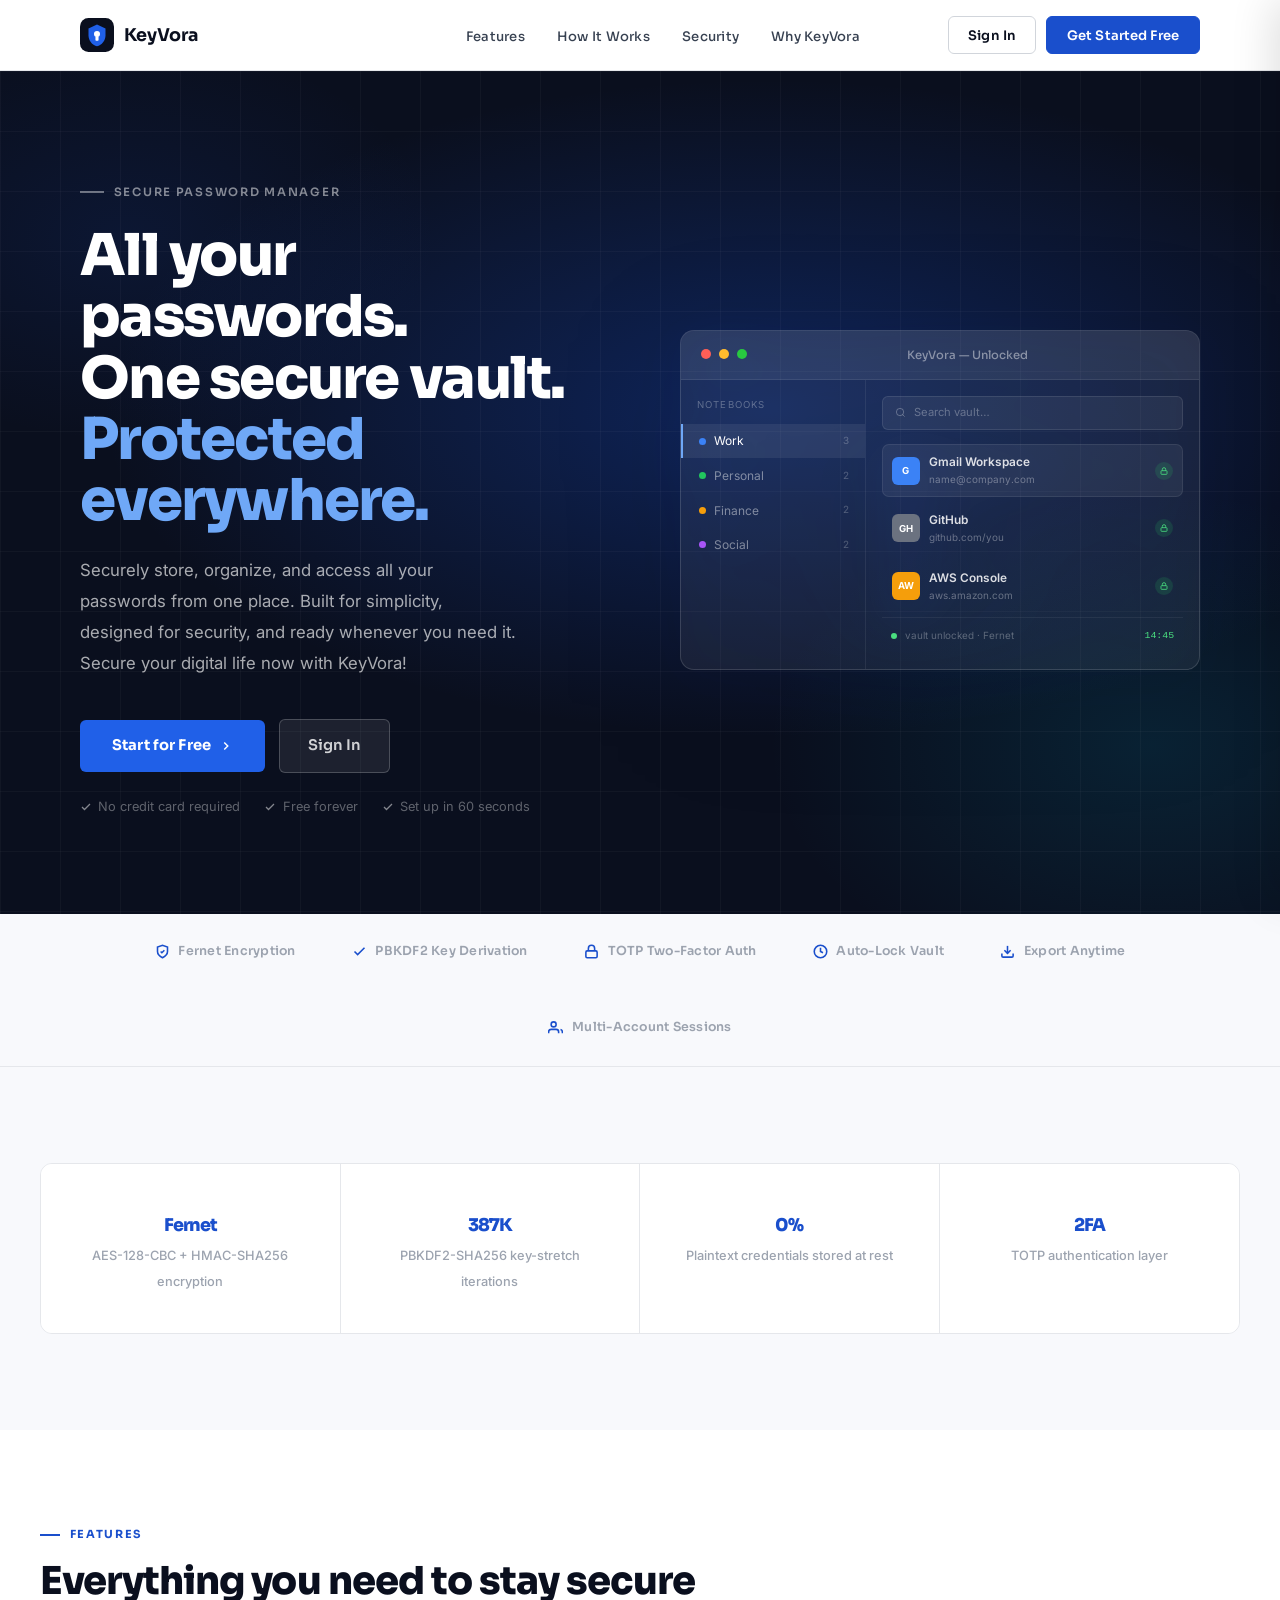
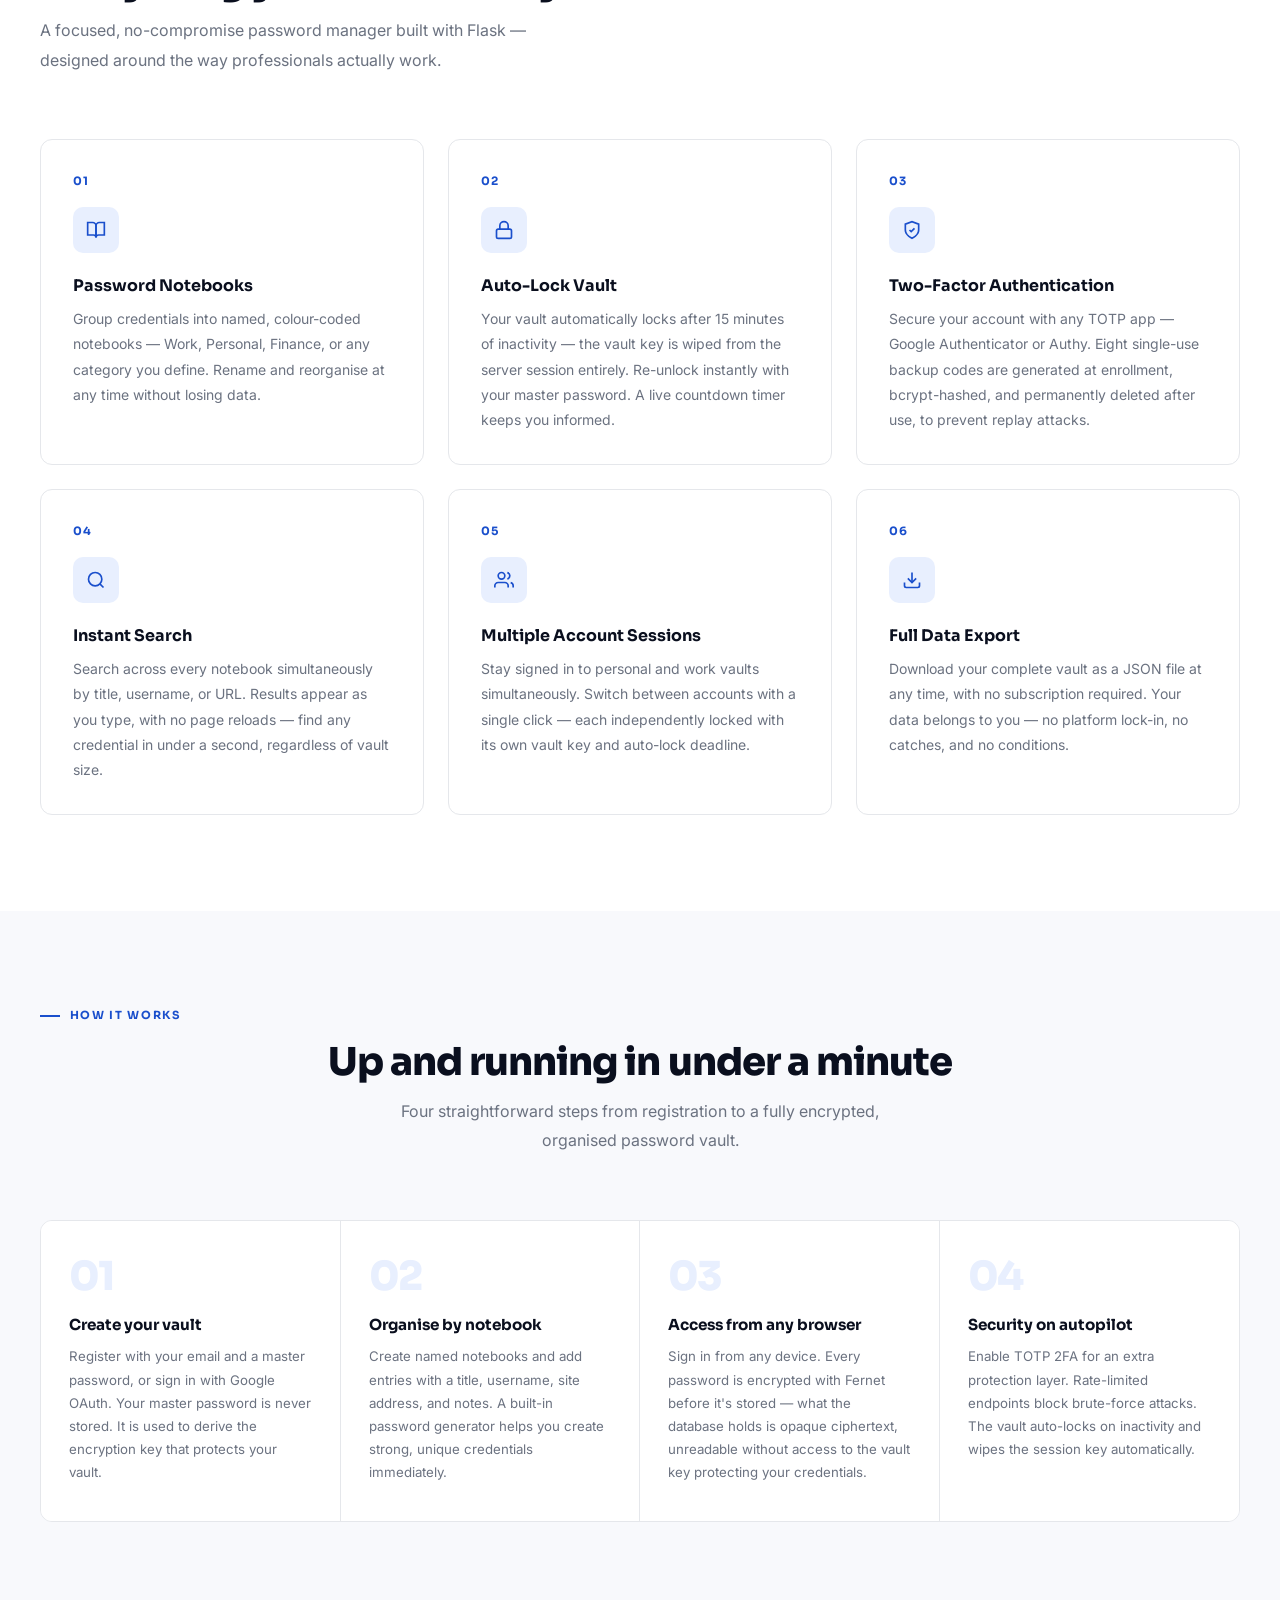
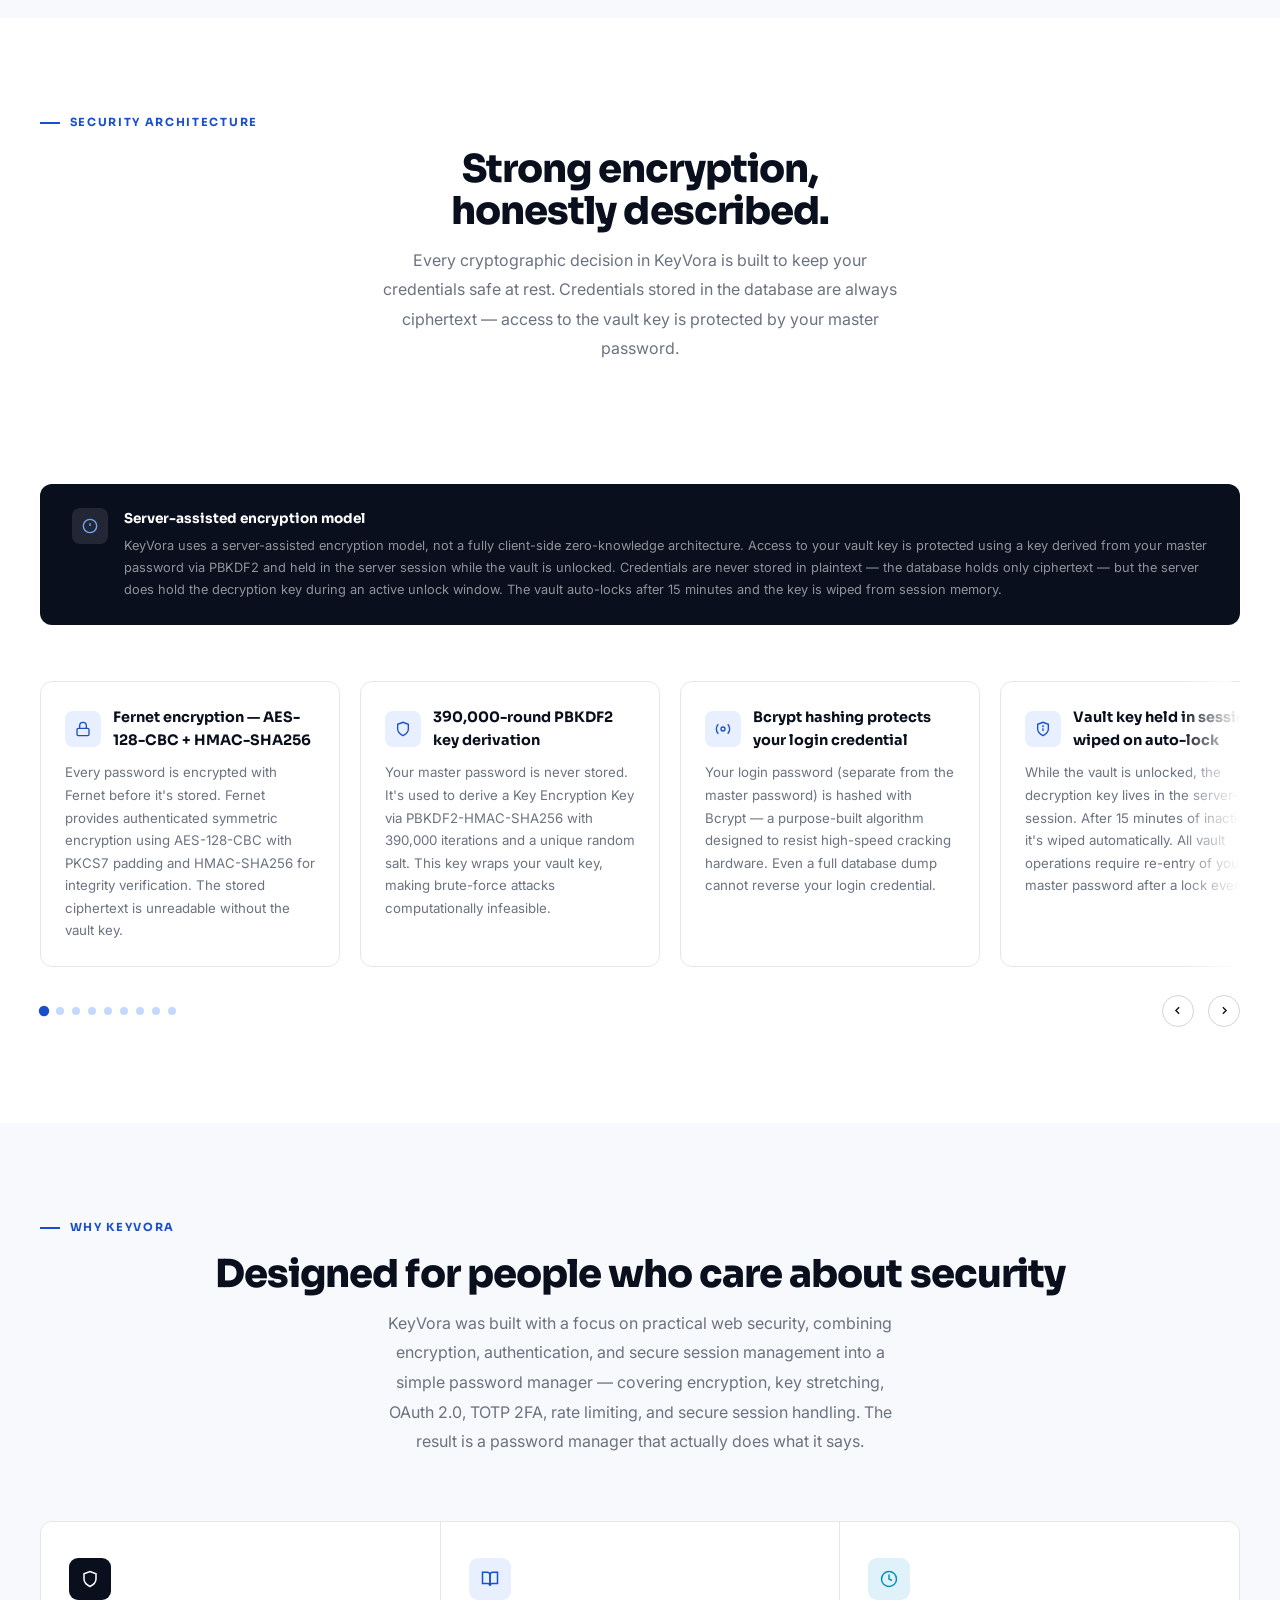
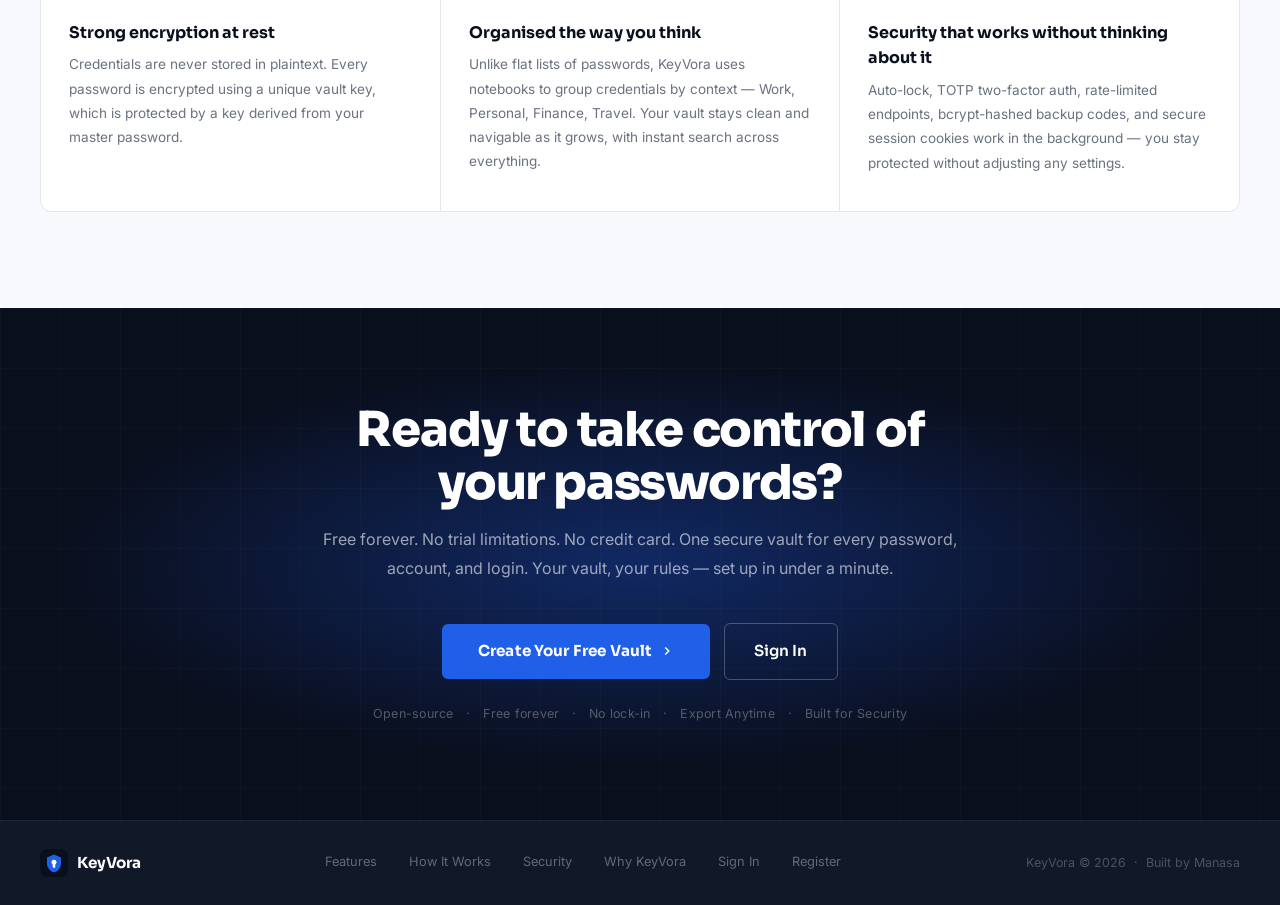
==== commit 9ad5badb: "Updated KeyVora UI and features" ====
--- a/templates/index.html
+++ b/templates/index.html
@@ -3,7 +3,7 @@
 <head>
 <meta charset="UTF-8"/>
 <meta name="viewport" content="width=device-width, initial-scale=1.0"/>
-<title>KeyVora — Enterprise Password Security</title>
+<title>KeyVora — Secure Password Manager</title>
 <link href="https://fonts.googleapis.com/css2?family=Sora:wght@300;400;500;600;700;800&family=Inter:wght@300;400;500;600&display=swap" rel="stylesheet"/>
 <style>
 *,*::before,*::after{box-sizing:border-box;margin:0;padding:0}
@@ -399,10 +399,9 @@
 .how-step-title{font-family:var(--font);font-size:0.95rem;font-weight:700;color:var(--navy);margin-bottom:0.5rem;}
 .how-step-desc{font-size:0.83rem;color:var(--text-soft);line-height:1.75;}
 
-/* ══ SECURITY — centered, full-width carousel ══ */
+/* ══ SECURITY ══ */
 .security-layout{display:flex;flex-direction:column;gap:3.5rem;}
 
-/* horizontal scroll carousel */
 .promises-scroll-wrap{position:relative;}
 .promises-scroll-wrap::after{
   content:'';
@@ -437,6 +436,20 @@
 .pc-icon svg{width:16px;height:16px;color:var(--blue);}
 .pc-title{font-family:var(--font);font-size:0.9rem;font-weight:700;color:var(--navy);}
 .pc-desc{font-size:0.83rem;color:var(--text-soft);line-height:1.7;}
+
+/* callout banner */
+.arch-note{
+  background:var(--navy);border-radius:var(--r-lg);padding:1.5rem 2rem;
+  display:flex;align-items:flex-start;gap:1rem;
+}
+.arch-note-icon{
+  width:36px;height:36px;border-radius:8px;background:rgba(255,255,255,0.1);
+  display:flex;align-items:center;justify-content:center;flex-shrink:0;
+}
+.arch-note-icon svg{width:16px;height:16px;color:#6fa8f7;}
+.arch-note-body{}
+.arch-note-title{font-family:var(--font);font-size:0.85rem;font-weight:700;color:white;margin-bottom:0.35rem;}
+.arch-note-desc{font-size:0.8rem;color:rgba(255,255,255,0.55);line-height:1.7;}
 
 .promises-nav{display:flex;align-items:center;gap:0.5rem;margin-top:1rem;}
 .promises-dot{
@@ -529,6 +542,7 @@
   .nav-links,.nav-cta{display:none;}
   .hamburger{display:flex;}
   .nav-inner{padding:0 1.5rem;}
+  .arch-note{flex-direction:column;gap:0.75rem;}
 }
 @media(max-width:640px){
   .features-grid{grid-template-columns:1fr;}
@@ -611,13 +625,13 @@
   <div class="hero-lines"></div>
   <div class="hero-inner">
     <div>
-      <div class="hero-eyebrow">Enterprise Password Security</div>
+      <div class="hero-eyebrow">Secure Password Manager</div>
       <h1 class="hero-h1">
-        Protect every<br>password with<br>
-        <span>AES-256</span><br>encryption.
+        All your passwords.<br>One secure vault.<br>
+        <span>Protected everywhere.</span>
       </h1>
       <p class="hero-desc">
-        KeyVora secures your credentials with industry-standard AES-256 encryption before they ever leave your device. Organised in notebooks, protected by two-factor authentication — built for professionals who take security seriously.
+        Securely store, organize, and access all your passwords from one place. Built for simplicity, designed for security, and ready whenever you need it. Secure your digital life now with KeyVora!
       </p>
       <div class="hero-actions">
         <a href="/register" class="btn-hero-main">
@@ -736,7 +750,7 @@
               </div>
               <div class="vp-foot">
                 <div class="vp-pulse"></div>
-                <span class="vp-ft">vault unlocked · AES-256</span>
+                <span class="vp-ft">vault unlocked · Fernet</span>
                 <span class="vp-timer" id="vaultTimer">14:47</span>
               </div>
             </div>
@@ -752,11 +766,11 @@
   <div class="trust-inner">
     <div class="trust-item">
       <svg viewBox="0 0 24 24" fill="none" stroke="currentColor" stroke-width="2.5"><path d="M12 22s8-4 8-10V5l-8-3-8 3v7c0 6 8 10 8 10z"/><polyline points="9 12 11 14 15 10"/></svg>
-      AES-256 Encryption
+      Fernet Encryption
     </div>
     <div class="trust-item">
       <svg viewBox="0 0 24 24" fill="none" stroke="currentColor" stroke-width="2.5"><polyline points="20 6 9 17 4 12"/></svg>
-      Zero-Knowledge Architecture
+      PBKDF2 Key Derivation
     </div>
     <div class="trust-item">
       <svg viewBox="0 0 24 24" fill="none" stroke="currentColor" stroke-width="2.5"><rect x="3" y="11" width="18" height="11" rx="2"/><path d="M7 11V7a5 5 0 0 1 10 0v4"/></svg>
@@ -778,23 +792,30 @@
 </div>
 
 <!-- ══ STATS ══ -->
+<!-- 
+  CORRECTED from original:
+  - "AES-256" → "Fernet" (Fernet uses AES-128-CBC, not AES-256)
+  - "0% plaintext stored" → "0% plaintext at rest" (vault key IS held in server session while unlocked)
+  - "390K" counter corrected to animate to 390
+  - "2FA" stat kept accurate
+-->
 <section class="section section-off">
   <div class="wrap">
     <div class="stats-grid reveal">
       <div class="stat-cell">
-        <span class="stat-val" data-target="256" data-prefix="AES-" data-suffix=""><span class="stat-count">AES-256</span></span>
-        <span class="stat-lbl">Encryption standard via Fernet</span>
+        <span class="stat-val"><span class="stat-count">Fernet</span></span>
+        <span class="stat-lbl">AES-128-CBC + HMAC-SHA256 encryption</span>
       </div>
       <div class="stat-cell" data-target="390">
         <span class="stat-val"><span class="stat-count">0</span><span>K</span></span>
-        <span class="stat-lbl">PBKDF2-SHA256 key-stretch rounds</span>
+        <span class="stat-lbl">PBKDF2-SHA256 key-stretch iterations</span>
       </div>
       <div class="stat-cell">
-        <span class="stat-val" data-target="0" data-suffix="%"><span class="stat-count">0</span><span>%</span></span>
-        <span class="stat-lbl">Plaintext stored on our servers</span>
-      </div>
-      <div class="stat-cell" data-target="2">
-        <span class="stat-val" data-target="2" data-suffix="FA"><span class="stat-count">0</span><span>FA</span></span>
+        <span class="stat-val"><span class="stat-count">0%</span></span>
+        <span class="stat-lbl">Plaintext credentials stored at rest</span>
+      </div>
+      <div class="stat-cell">
+        <span class="stat-val"><span class="stat-count">2</span><span>FA</span></span>
         <span class="stat-lbl">TOTP authentication layer</span>
       </div>
     </div>
@@ -807,7 +828,7 @@
     <div class="section-header reveal">
       <div class="eyebrow">Features</div>
       <h2 class="section-h2">Everything you need to stay secure</h2>
-      <p class="section-sub">A focused, no-compromise password manager designed around the way professionals actually work.</p>
+      <p class="section-sub">A focused, no-compromise password manager built with Flask — designed around the way professionals actually work.</p>
     </div>
     <div class="features-grid">
       <div class="feat reveal d1">
@@ -820,25 +841,25 @@
         <div class="feat-num">02</div>
         <div class="feat-icon"><svg viewBox="0 0 24 24" fill="none" stroke="currentColor" stroke-width="2"><rect x="3" y="11" width="18" height="11" rx="2"/><path d="M7 11V7a5 5 0 0 1 10 0v4"/></svg></div>
         <div class="feat-title">Auto-Lock Vault</div>
-        <div class="feat-desc">Your vault automatically locks itself after a period of inactivity. Re-unlock instantly with your master password — no full sign-in needed. A live session timer keeps you informed.</div>
+        <div class="feat-desc">Your vault automatically locks after 15 minutes of inactivity — the vault key is wiped from the server session entirely. Re-unlock instantly with your master password. A live countdown timer keeps you informed.</div>
       </div>
       <div class="feat reveal d3">
         <div class="feat-num">03</div>
         <div class="feat-icon"><svg viewBox="0 0 24 24" fill="none" stroke="currentColor" stroke-width="2"><path d="M12 22s8-4 8-10V5l-8-3-8 3v7c0 6 8 10 8 10z"/><polyline points="9 12 11 14 15 10"/></svg></div>
         <div class="feat-title">Two-Factor Authentication</div>
-        <div class="feat-desc">Secure your account with any TOTP app — Google Authenticator or Authy. Eight backup codes are automatically generated and can be regenerated any time from your profile.</div>
+        <div class="feat-desc">Secure your account with any TOTP app — Google Authenticator or Authy. Eight single-use backup codes are generated at enrollment, bcrypt-hashed, and permanently deleted after use, to prevent replay attacks.</div>
       </div>
       <div class="feat reveal d4">
         <div class="feat-num">04</div>
         <div class="feat-icon"><svg viewBox="0 0 24 24" fill="none" stroke="currentColor" stroke-width="2"><circle cx="11" cy="11" r="8"/><line x1="21" y1="21" x2="16.65" y2="16.65"/></svg></div>
         <div class="feat-title">Instant Search</div>
-        <div class="feat-desc">Search across every notebook simultaneously by title, username, or URL. Results appear as you type with no page reloads. Find any credential in under a second, regardless of vault size.</div>
+        <div class="feat-desc">Search across every notebook simultaneously by title, username, or URL. Results appear as you type, with no page reloads — find any credential in under a second, regardless of vault size.</div>
       </div>
       <div class="feat reveal d5">
         <div class="feat-num">05</div>
         <div class="feat-icon"><svg viewBox="0 0 24 24" fill="none" stroke="currentColor" stroke-width="2"><path d="M17 21v-2a4 4 0 0 0-4-4H5a4 4 0 0 0-4 4v2"/><circle cx="9" cy="7" r="4"/><path d="M23 21v-2a4 4 0 0 0-3-3.87"/><path d="M16 3.13a4 4 0 0 1 0 7.75"/></svg></div>
         <div class="feat-title">Multiple Account Sessions</div>
-        <div class="feat-desc">Keep personal and work vaults signed in simultaneously. Switch between accounts with a single click — each independently locked and encrypted with its own unique key.</div>
+        <div class="feat-desc">Stay signed in to personal and work vaults simultaneously. Switch between accounts with a single click — each independently locked with its own vault key and auto-lock deadline.</div>
       </div>
       <div class="feat reveal d6">
         <div class="feat-num">06</div>
@@ -862,7 +883,7 @@
       <div class="how-step">
         <span class="how-step-num">01</span>
         <div class="how-step-title">Create your vault</div>
-        <div class="how-step-desc">Register with your email address or sign in with Google. Choose a master password — this is the only credential that will ever unlock your entire vault.</div>
+        <div class="how-step-desc">Register with your email and a master password, or sign in with Google OAuth. Your master password is never stored. It is used to derive the encryption key that protects your vault.</div>
       </div>
       <div class="how-step">
         <span class="how-step-num">02</span>
@@ -872,12 +893,12 @@
       <div class="how-step">
         <span class="how-step-num">03</span>
         <div class="how-step-title">Access from any browser</div>
-        <div class="how-step-desc">Sign in from any device. Your vault decrypts entirely inside your browser — no readable data ever reaches our servers. What we store is opaque ciphertext only.</div>
+        <div class="how-step-desc">Sign in from any device. Every password is encrypted with Fernet before it's stored — what the database holds is opaque ciphertext, unreadable without access to the vault key protecting your credentials.</div>
       </div>
       <div class="how-step">
         <span class="how-step-num">04</span>
         <div class="how-step-title">Security on autopilot</div>
-        <div class="how-step-desc">Enable TOTP two-factor authentication for an additional protection layer. The vault auto-locks on inactivity, and your master password is never transmitted anywhere.</div>
+        <div class="how-step-desc">Enable TOTP 2FA for an extra protection layer. Rate-limited endpoints block brute-force attacks. The vault auto-locks on inactivity and wipes the session key automatically.</div>
       </div>
     </div>
   </div>
@@ -888,79 +909,91 @@
   <div class="wrap">
     <div class="security-layout">
 
-      <!-- Centered header — no checklist -->
       <div class="section-header center reveal">
         <div class="eyebrow">Security Architecture</div>
-        <h2 class="section-h2">Zero-knowledge,<br>by design.</h2>
-        <p class="section-sub">Every cryptographic decision in KeyVora is designed to protect you — even from us. Our servers can never read your passwords.</p>
-      </div>
-
-      <!-- Full-width scrollable cards — all 9 security promises, no repeats -->
+        <h2 class="section-h2">Strong encryption,<br>honestly described.</h2>
+        <!-- CORRECTED: removed "zero-knowledge" claim — it's server-assisted, not fully client-side -->
+        <p class="section-sub">Every cryptographic decision in KeyVora is built to keep your credentials safe at rest. Credentials stored in the database are always ciphertext — access to the vault key is protected by your master password.</p>
+      </div>
+
+      <!-- Architecture model note — honest about server-assisted model -->
+      <div class="reveal d1">
+        <div class="arch-note">
+          <div class="arch-note-icon">
+            <svg viewBox="0 0 24 24" fill="none" stroke="currentColor" stroke-width="2"><circle cx="12" cy="12" r="10"/><line x1="12" y1="8" x2="12" y2="12"/><line x1="12" y1="16" x2="12.01" y2="16"/></svg>
+          </div>
+          <div class="arch-note-body">
+            <div class="arch-note-title">Server-assisted encryption model</div>
+            <div class="arch-note-desc">KeyVora uses a server-assisted encryption model, not a fully client-side zero-knowledge architecture. Access to your vault key is protected using a key derived from your master password via PBKDF2 and held in the server session while the vault is unlocked. Credentials are never stored in plaintext — the database holds only ciphertext — but the server does hold the decryption key during an active unlock window. The vault auto-locks after 15 minutes and the key is wiped from session memory.</div>
+          </div>
+        </div>
+      </div>
+
       <div class="reveal d2">
         <div class="promises-scroll-wrap">
           <div class="promises" id="promisesTrack">
 
-            <!-- 1: Master password never leaves device -->
+            <!-- 1: Fernet encryption, corrected cipher description -->
+            <div class="promise-card">
+              <div class="pc-head">
+                <div class="pc-icon"><svg viewBox="0 0 24 24" fill="none" stroke="currentColor" stroke-width="2"><rect x="3" y="11" width="18" height="11" rx="2"/><path d="M7 11V7a5 5 0 0 1 10 0v4"/></svg></div>
+                <div class="pc-title">Fernet encryption — AES-128-CBC + HMAC-SHA256</div>
+              </div>
+              <div class="pc-desc">Every password is encrypted with Fernet before it's stored. Fernet provides authenticated symmetric encryption using AES-128-CBC with PKCS7 padding and HMAC-SHA256 for integrity verification. The stored ciphertext is unreadable without the vault key.</div>
+            </div>
+
+            <!-- 2: PBKDF2 key derivation -->
             <div class="promise-card">
               <div class="pc-head">
                 <div class="pc-icon"><svg viewBox="0 0 24 24" fill="none" stroke="currentColor" stroke-width="2"><path d="M12 22s8-4 8-10V5l-8-3-8 3v7c0 6 8 10 8 10z"/></svg></div>
-                <div class="pc-title">Your master password never leaves your device</div>
-              </div>
-              <div class="pc-desc">It is used locally to derive your encryption key via PBKDF2-SHA256 with 390,000 iterations. We never see it, store it, or transmit it — not even during the login process.</div>
+                <div class="pc-title">390,000-round PBKDF2 key derivation</div>
+              </div>
+              <div class="pc-desc">Your master password is never stored. It's used to derive a Key Encryption Key via PBKDF2-HMAC-SHA256 with 390,000 iterations and a unique random salt. This key wraps your vault key, making brute-force attacks computationally infeasible.</div>
             </div>
 
-            <!-- 2: AES-256 via Fernet, client-side -->
+            <!-- 3: Bcrypt for login password -->
             <div class="promise-card">
               <div class="pc-head">
-                <div class="pc-icon"><svg viewBox="0 0 24 24" fill="none" stroke="currentColor" stroke-width="2"><rect x="3" y="11" width="18" height="11" rx="2"/><path d="M7 11V7a5 5 0 0 1 10 0v4"/></svg></div>
-                <div class="pc-title">AES-256 via Fernet — encrypted in your browser</div>
-              </div>
-              <div class="pc-desc">Every password is encrypted using the industry-standard AES-256 symmetric cipher before it leaves your browser. What we store is opaque ciphertext, completely unreadable without your key.</div>
+                <div class="pc-icon"><svg viewBox="0 0 24 24" fill="none" stroke="currentColor" stroke-width="2"><circle cx="12" cy="12" r="3"/><path d="M19.07 4.93a10 10 0 0 1 0 14.14M4.93 4.93a10 10 0 0 0 0 14.14"/></svg></div>
+                <div class="pc-title">Bcrypt hashing protects your login credential</div>
+              </div>
+              <div class="pc-desc">Your login password (separate from the master password) is hashed with Bcrypt — a purpose-built algorithm designed to resist high-speed cracking hardware. Even a full database dump cannot reverse your login credential.</div>
             </div>
 
-            <!-- 3: Bcrypt for login credentials (from checklist) -->
+            <!-- 4: Vault key held in session, wiped on lock -->
             <div class="promise-card">
               <div class="pc-head">
-                <div class="pc-icon"><svg viewBox="0 0 24 24" fill="none" stroke="currentColor" stroke-width="2"><circle cx="12" cy="12" r="3"/><path d="M19.07 4.93a10 10 0 0 1 0 14.14M4.93 4.93a10 10 0 0 0 0 14.14M15.54 8.46a5 5 0 0 1 0 7.07M8.46 8.46a5 5 0 0 0 0 7.07"/></svg></div>
-                <div class="pc-title">Bcrypt hashing protects your account credentials</div>
-              </div>
-              <div class="pc-desc">Your login password is hashed with Bcrypt — a purpose-built algorithm designed to resist high-speed cracking hardware. Even in the event of a server incident, your account credentials stay safe.</div>
+                <div class="pc-icon"><svg viewBox="0 0 24 24" fill="none" stroke="currentColor" stroke-width="2"><path d="M12 22s8-4 8-10V5l-8-3-8 3v7c0 6 8 10 8 10z"/><line x1="12" y1="11" x2="12" y2="15"/><circle cx="12" cy="8" r="0.5" fill="currentColor"/></svg></div>
+                <div class="pc-title">Vault key held in session — wiped on auto-lock</div>
+              </div>
+              <div class="pc-desc">While the vault is unlocked, the decryption key lives in the server-side session. After 15 minutes of inactivity, it's wiped automatically. All vault operations require re-entry of your master password after a lock event.</div>
             </div>
 
-            <!-- 4: Database breach exposes nothing -->
-            <div class="promise-card">
-              <div class="pc-head">
-                <div class="pc-icon"><svg viewBox="0 0 24 24" fill="none" stroke="currentColor" stroke-width="2"><path d="M12 22s8-4 8-10V5l-8-3-8 3v7c0 6 8 10 8 10z"/><polyline points="9 12 11 14 15 10"/></svg></div>
-                <div class="pc-title">A full database breach exposes nothing readable</div>
-              </div>
-              <div class="pc-desc">Even a full server compromise yields only ciphertext hardened by 390,000 rounds of PBKDF2 key-stretching — computationally infeasible to brute-force without your master password.</div>
-            </div>
-
-            <!-- 5: Rate limiting (from checklist) -->
+            <!-- 5: Rate limiting -->
             <div class="promise-card">
               <div class="pc-head">
                 <div class="pc-icon"><svg viewBox="0 0 24 24" fill="none" stroke="currentColor" stroke-width="2"><polyline points="22 12 18 12 15 21 9 3 6 12 2 12"/></svg></div>
-                <div class="pc-title">Rate-limited auth endpoints block brute-force attacks</div>
-              </div>
-              <div class="pc-desc">Login is capped at 20 requests per minute; registration at 10 per hour; password reset at 5 per hour; vault unlock at 10 per minute. Exceeding any limit returns a clear retry message.</div>
+                <div class="pc-title">Rate-limited endpoints block brute-force attacks</div>
+              </div>
+              <div class="pc-desc">Login is capped at 20 requests per minute; registration at 10 per hour; password reset at 5 per hour; vault unlock at 10 per minute. Exceeding any limit returns HTTP 429 with a clear retry message.</div>
             </div>
 
-            <!-- 6: OTP-based password reset (from checklist) -->
+            <!-- 6: OTP password reset -->
             <div class="promise-card">
               <div class="pc-head">
                 <div class="pc-icon"><svg viewBox="0 0 24 24" fill="none" stroke="currentColor" stroke-width="2"><path d="M4 4h16c1.1 0 2 .9 2 2v12c0 1.1-.9 2-2 2H4c-1.1 0-2-.9-2-2V6c0-1.1.9-2 2-2z"/><polyline points="22,6 12,13 2,6"/></svg></div>
-                <div class="pc-title">OTP-based password reset with vault key re-wrap</div>
-              </div>
-              <div class="pc-desc">A one-time 6-digit code is sent to your email. Server-side escrow safely re-wraps your vault key under the new master password — your existing passwords are never lost.</div>
+                <div class="pc-title">OTP password reset with vault key re-wrapping</div>
+              </div>
+              <div class="pc-desc">A 6-digit one-time code is emailed with a 10-minute expiry. The server re-derives your KEK and re-wraps the vault key under your new master password — your existing encrypted passwords are preserved and accessible immediately.</div>
             </div>
 
-            <!-- 7: Auto-locking vault -->
+            <!-- 7: TOTP 2FA with backup codes -->
             <div class="promise-card">
               <div class="pc-head">
-                <div class="pc-icon"><svg viewBox="0 0 24 24" fill="none" stroke="currentColor" stroke-width="2"><path d="M12 22s8-4 8-10V5l-8-3-8 3v7c0 6 8 10 8 10z"/><line x1="12" y1="11" x2="12" y2="15"/><circle cx="12" cy="8" r="0.5" fill="currentColor"/></svg></div>
-                <div class="pc-title">Auto-locking vault with a live countdown timer</div>
-              </div>
-              <div class="pc-desc">Your vault key is held only in the server session and wiped automatically after 15 minutes of inactivity. The live timer on your dashboard shows exactly how long remains before auto-lock.</div>
+                <div class="pc-icon"><svg viewBox="0 0 24 24" fill="none" stroke="currentColor" stroke-width="2"><circle cx="12" cy="12" r="10"/><polyline points="12 6 12 12 16 14"/></svg></div>
+                <div class="pc-title">TOTP 2FA with 8 bcrypt-hashed backup codes</div>
+              </div>
+              <div class="pc-desc">Enable TOTP 2FA with any authenticator app. Eight single-use backup codes are generated at enrolment and stored as Bcrypt hashes. A used code is permanently deleted, preventing replay attacks.</div>
             </div>
 
             <!-- 8: Multi-account sessions -->
@@ -969,21 +1002,20 @@
                 <div class="pc-icon"><svg viewBox="0 0 24 24" fill="none" stroke="currentColor" stroke-width="2"><path d="M17 21v-2a4 4 0 0 0-4-4H5a4 4 0 0 0-4 4v2"/><circle cx="9" cy="7" r="4"/><path d="M23 21v-2a4 4 0 0 0-3-3.87"/><path d="M16 3.13a4 4 0 0 1 0 7.75"/></svg></div>
                 <div class="pc-title">Multi-account sessions — each vault independently locked</div>
               </div>
-              <div class="pc-desc">Sign in to multiple KeyVora accounts at once. Every account carries its own vault key and lock deadline — switching accounts never mixes or exposes another vault's key.</div>
+              <div class="pc-desc">Sign in to multiple KeyVora accounts at once. Every account carries its own vault key and lock deadline — switching accounts never mixes or exposes another vault's decryption key.</div>
             </div>
 
-            <!-- 9: TOTP 2FA with backup codes -->
+            <!-- 9: Security headers -->
             <div class="promise-card">
               <div class="pc-head">
-                <div class="pc-icon"><svg viewBox="0 0 24 24" fill="none" stroke="currentColor" stroke-width="2"><circle cx="12" cy="12" r="10"/><polyline points="12 6 12 12 16 14"/></svg></div>
-                <div class="pc-title">TOTP two-factor auth with 8 one-time backup codes</div>
-              </div>
-              <div class="pc-desc">Enable TOTP 2FA with any authenticator app. Eight single-use backup codes are generated and hashed with Bcrypt — a used code is permanently deleted, preventing replay attacks.</div>
+                <div class="pc-icon"><svg viewBox="0 0 24 24" fill="none" stroke="currentColor" stroke-width="2"><path d="M12 22s8-4 8-10V5l-8-3-8 3v7c0 6 8 10 8 10z"/><polyline points="9 12 11 14 15 10"/></svg></div>
+                <div class="pc-title">Security headers on every response</div>
+              </div>
+              <div class="pc-desc">Every response includes X-Content-Type-Options, X-Frame-Options: DENY, a strict Content-Security-Policy, and Referrer-Policy headers. Session cookies are HttpOnly, SameSite=Lax, and Secure in production.</div>
             </div>
 
           </div>
         </div>
-        <!-- Nav dots + arrows -->
         <div class="promises-nav">
           <button class="promises-dot active" data-idx="0" aria-label="Card 1"></button>
           <button class="promises-dot" data-idx="1" aria-label="Card 2"></button>
@@ -1012,24 +1044,26 @@
   <div class="wrap">
     <div class="section-header center reveal">
       <div class="eyebrow">Why KeyVora</div>
-      <h2 class="section-h2">Designed for people who care about privacy</h2>
-      <p class="section-sub">We built KeyVora on a single principle: your data belongs entirely to you. No telemetry, no ads, no upsells — just secure, reliable password management.</p>
+      <h2 class="section-h2">Designed for people who care about security</h2>
+      <!-- CORRECTED: removed "no telemetry, no ads" — no basis in README; focus on actual differentiators -->
+      <p class="section-sub">KeyVora was built with a focus on practical web security, combining encryption, authentication, and secure session management into a simple password manager — covering encryption, key stretching, OAuth 2.0, TOTP 2FA, rate limiting, and secure session handling. The result is a password manager that actually does what it says.</p>
     </div>
     <div class="why-grid reveal d1">
       <div class="why-card">
         <div class="wc-icon wci-navy"><svg viewBox="0 0 24 24" fill="none" stroke="currentColor" stroke-width="2"><path d="M12 22s8-4 8-10V5l-8-3-8 3v7c0 6 8 10 8 10z"/></svg></div>
-        <div class="why-title">Genuinely zero-knowledge</div>
-        <div class="why-desc">Only your master password can decrypt your vault. Not our team, not our infrastructure, not anyone else. The encryption key never leaves your hands — this is a technical guarantee, not a policy promise.</div>
+        <!-- CORRECTED: "zero-knowledge" → honest description of server-assisted model -->
+        <div class="why-title">Strong encryption at rest</div>
+        <div class="why-desc">Credentials are never stored in plaintext. Every password is encrypted using a unique vault key, which is protected by a key derived from your master password.</div>
       </div>
       <div class="why-card">
         <div class="wc-icon wci-blue"><svg viewBox="0 0 24 24" fill="none" stroke="currentColor" stroke-width="2"><path d="M2 3h6a4 4 0 0 1 4 4v14a3 3 0 0 0-3-3H2z"/><path d="M22 3h-6a4 4 0 0 0-4 4v14a3 3 0 0 1 3-3h7z"/></svg></div>
         <div class="why-title">Organised the way you think</div>
-        <div class="why-desc">Unlike flat lists of passwords, KeyVora uses notebooks to group credentials by context. Work, personal, finance, travel — your vault stays clean and navigable as it grows over time.</div>
+        <div class="why-desc">Unlike flat lists of passwords, KeyVora uses notebooks to group credentials by context — Work, Personal, Finance, Travel. Your vault stays clean and navigable as it grows, with instant search across everything.</div>
       </div>
       <div class="why-card">
         <div class="wc-icon wci-teal"><svg viewBox="0 0 24 24" fill="none" stroke="currentColor" stroke-width="2"><circle cx="12" cy="12" r="10"/><polyline points="12 6 12 12 16 14"/></svg></div>
-        <div class="why-title">Security that works without you thinking about it</div>
-        <div class="why-desc">Auto-lock, TOTP two-factor auth, rate-limited endpoints, and secure session cookies work in the background so you stay protected without adjusting any settings.</div>
+        <div class="why-title">Security that works without thinking about it</div>
+        <div class="why-desc">Auto-lock, TOTP two-factor auth, rate-limited endpoints, bcrypt-hashed backup codes, and secure session cookies work in the background — you stay protected without adjusting any settings.</div>
       </div>
     </div>
   </div>
@@ -1041,7 +1075,8 @@
   <div class="cta-bg-lines"></div>
   <div class="cta-inner reveal">
     <h2 class="cta-h">Ready to take control of your passwords?</h2>
-    <p class="cta-sub">Free forever. No trial limitations. No credit card. AES-256 encryption on every credential. Your vault, your rules — set up in under a minute.</p>
+    <!-- CORRECTED: "AES-256" → "Fernet encryption" -->
+    <p class="cta-sub">Free forever. No trial limitations. No credit card. One secure vault for every password, account, and login. Your vault, your rules — set up in under a minute. </p>
     <div class="cta-btns">
       <a href="/register" class="btn-cta-main">
         Create Your Free Vault
@@ -1049,7 +1084,7 @@
       </a>
       <a href="/login" class="btn-cta-out">Sign In</a>
     </div>
-    <div class="cta-note">Free forever &nbsp;·&nbsp; AES-256 encryption &nbsp;·&nbsp; No lock-in &nbsp;·&nbsp; Export anytime</div>
+    <div class="cta-note">Open-source &nbsp; · &nbsp; Free forever &nbsp; · &nbsp; No lock-in &nbsp; · &nbsp; Export Anytime &nbsp; · &nbsp; Built for Security</div>
   </div>
 </div>
 
